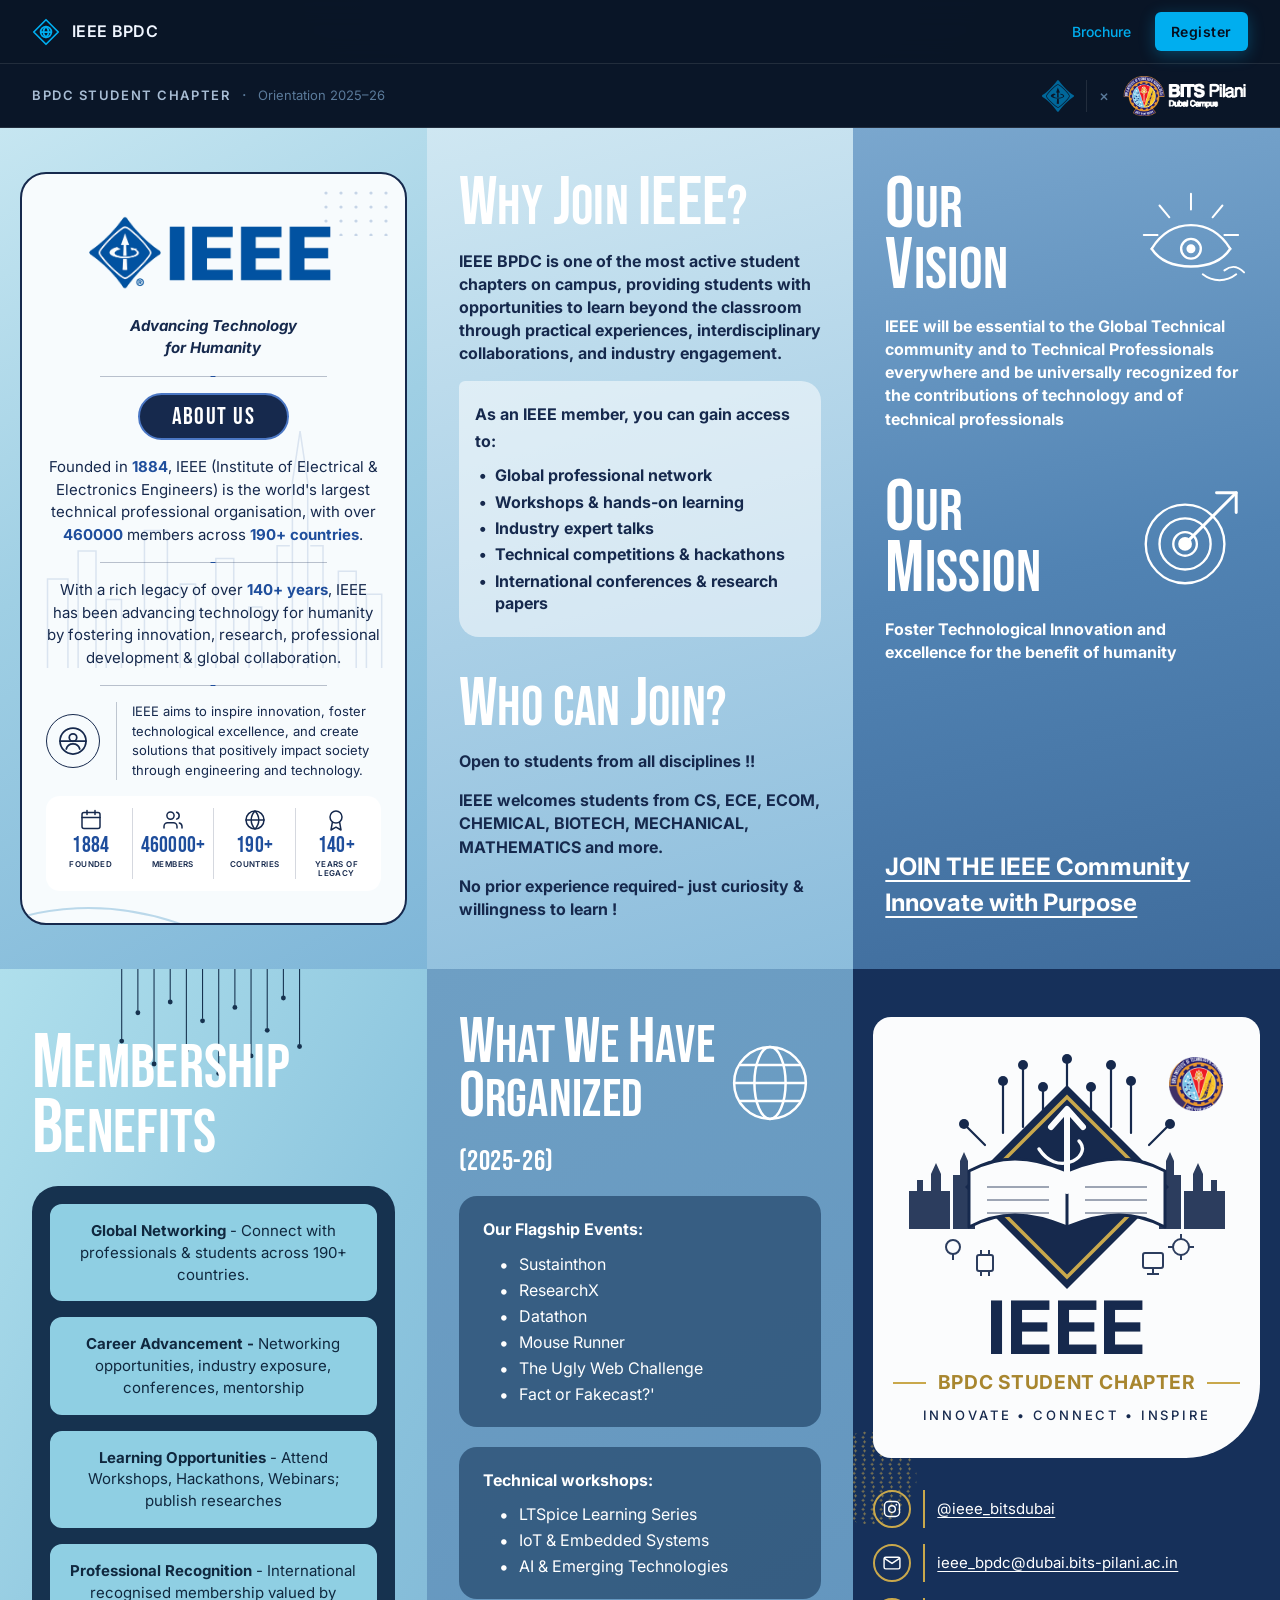
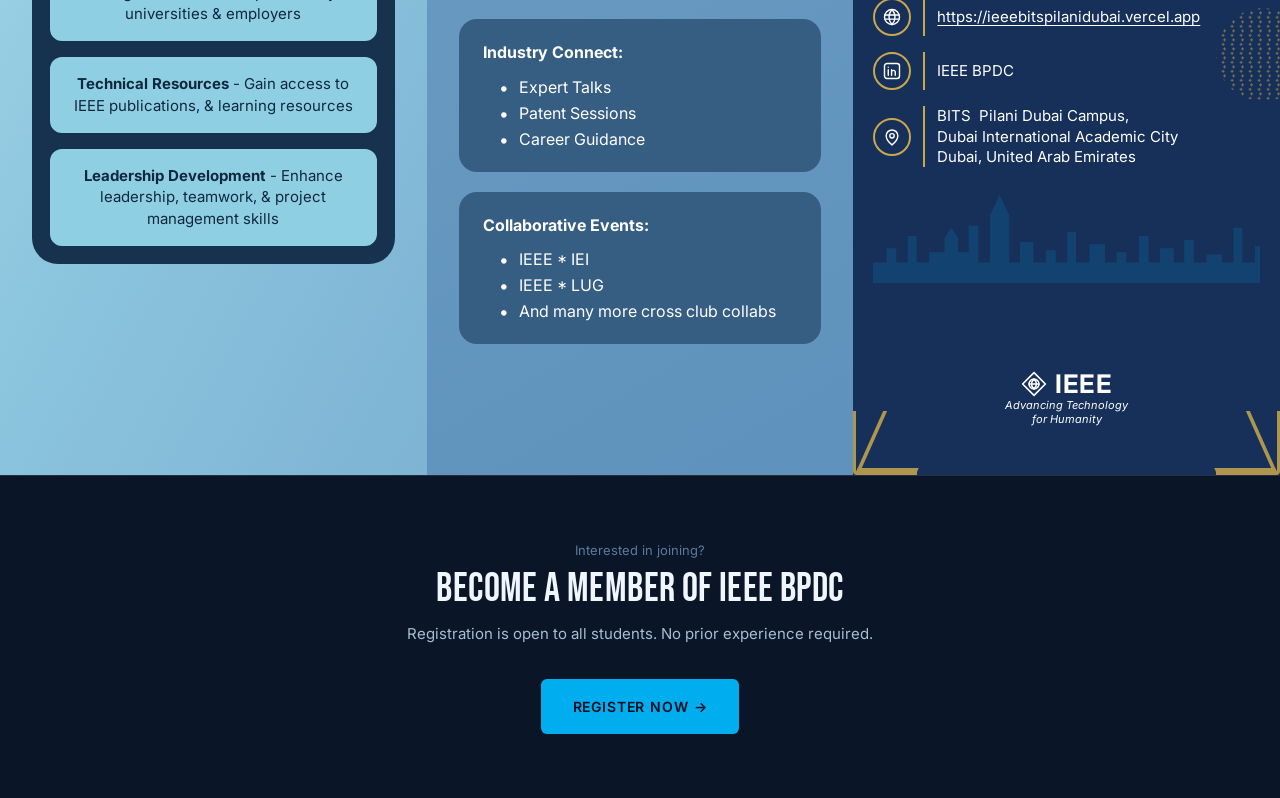
==== brochure.html @ 5b36d191 "IEEE BPDC orientation site: brochure, registration, admin Recreates the printed trifold as a scrolla" ====
<!DOCTYPE html>
<html lang="en">
<head>
  <meta charset="UTF-8">
  <meta name="viewport" content="width=device-width, initial-scale=1.0">
  <meta name="theme-color" content="#060E1E">
  <title>BPDC Student Chapter</title>
  <meta name="description" content="Advancing Technology for Humanity — BITS Pilani Dubai Campus. Join one of the most active IEEE student chapters on campus.">

  <link rel="icon" type="image/png" href="assets/brand/ieee-icon.png">
  <link rel="apple-touch-icon" href="assets/brand/ieee-icon.png">

  <!-- Fonts -->
  <link rel="preconnect" href="https://fonts.googleapis.com">
  <link rel="preconnect" href="https://fonts.gstatic.com" crossorigin>
  <link href="https://fonts.googleapis.com/css2?family=Bebas+Neue&family=Inter:wght@400;500;600;700&family=JetBrains+Mono:wght@400;500&display=swap" rel="stylesheet">

  <!-- Styles -->
  <link rel="stylesheet" href="css/tokens.css">
  <link rel="stylesheet" href="css/base.css">
  <link rel="stylesheet" href="css/components.css">
</head>
<body data-page="brochure">

  <!-- ============ Desktop top nav ============ -->
  <header class="nav-top" aria-label="Site navigation">
    <a href="brochure.html" class="nav-logo">
      <svg viewBox="0 0 24 24" fill="none" stroke="currentColor" stroke-width="1.5" stroke-linecap="round" stroke-linejoin="round" aria-hidden="true">
        <path d="M12 1.5 22.5 12 12 22.5 1.5 12z"/><circle cx="12" cy="12" r="4.6"/>
        <path d="M7.4 12h9.2M12 7.4c1.5 1.3 2.3 2.9 2.3 4.6S13.5 15.3 12 16.6c-1.5-1.3-2.3-2.9-2.3-4.6S10.5 8.7 12 7.4z"/>
      </svg>
      <span>IEEE BPDC</span>
    </a>
    <nav class="nav-links">
      <a href="brochure.html" class="nav-link">Brochure</a>
      <a href="register.html" class="nav-link nav-link-primary">Register</a>
    </nav>
  </header>

  <!-- ============ Brochure hero bar ============ -->
  <div class="brochure-hero">
    <div class="brochure-hero-left">
      <span class="brochure-hero-name">BPDC Student Chapter</span>
      <span class="brochure-hero-sep" aria-hidden="true">&middot;</span>
      <span class="brochure-hero-meta">Orientation 2025&ndash;26</span>
    </div>
      <div class="cobrand">
        <img class="cobrand-ieee" src="assets/brand/ieee-icon.png" alt="IEEE" width="512" height="512">
        <span class="cobrand-rule" aria-hidden="true"></span>
        <span class="cobrand-x" aria-hidden="true">&times;</span>
        <img class="cobrand-bits" src="assets/brand/bits-lockup.png" alt="BITS Pilani Dubai Campus" width="768" height="242">
      </div>
  </div>

  <main class="brochure-grid">

    <!-- ============ Panel A1 — About Us ============ -->
    <section class="panel panel-a1" aria-labelledby="a1-heading">
      <div class="about-card">
        <svg class="deco-skyline" viewBox="0 0 300 200" preserveAspectRatio="xMidYMax meet" fill="none" stroke="currentColor" stroke-width="1.2" aria-hidden="true">
          <path d="M212 200V54l6-40 6 40v146M200 200v-96h10M236 200v-96h-10"/>
          <path d="M20 200v-70h16v70M44 200v-92h14v92M66 200v-54h12v54M96 200v-108h18v108M124 200v-66h12v66M152 200v-86h14v86M178 200v-48h10v48M248 200v-76h14v76M270 200v-58h12v58"/>
        </svg>
        <svg class="deco-swoosh" viewBox="0 0 400 160" fill="none" stroke="currentColor" stroke-width="2" aria-hidden="true">
          <path d="M-10 96c90-58 190-58 280-16s110 62 140 70"/>
          <path d="M-10 122c96-52 200-50 292-6s96 50 128 56"/>
        </svg>
        <svg class="deco-dots" width="66" height="46" viewBox="0 0 66 46" aria-hidden="true">
          <g fill="currentColor">
            <circle cx="3" cy="3" r="1.6"/><circle cx="18" cy="3" r="1.6"/><circle cx="33" cy="3" r="1.6"/><circle cx="48" cy="3" r="1.6"/><circle cx="63" cy="3" r="1.6"/>
            <circle cx="3" cy="17" r="1.6"/><circle cx="18" cy="17" r="1.6"/><circle cx="33" cy="17" r="1.6"/><circle cx="48" cy="17" r="1.6"/><circle cx="63" cy="17" r="1.6"/>
            <circle cx="3" cy="31" r="1.6"/><circle cx="18" cy="31" r="1.6"/><circle cx="33" cy="31" r="1.6"/><circle cx="48" cy="31" r="1.6"/><circle cx="63" cy="31" r="1.6"/>
            <circle cx="3" cy="45" r="1.6"/><circle cx="18" cy="45" r="1.6"/><circle cx="33" cy="45" r="1.6"/><circle cx="48" cy="45" r="1.6"/><circle cx="63" cy="45" r="1.6"/>
          </g>
        </svg>

        <img class="ieee-lockup-img" src="assets/brand/ieee-lockup.png" alt="IEEE" width="1200" height="427">
        <p class="a1-tagline">Advancing Technology<br>for Humanity</p>

        <hr class="a1-rule">

        <h2 class="about-badge" id="a1-heading">About Us</h2>

        <p>Founded in <span class="text-accent">1884</span>, IEEE (Institute of Electrical &amp; Electronics Engineers) is the world's largest technical professional organisation, with over <span class="text-accent">460000</span> members across <span class="text-accent">190+ countries</span>.</p>

        <hr class="a1-rule">

        <p>With a rich legacy of over <span class="text-accent">140+ years</span>, IEEE has been advancing technology for humanity by fostering innovation, research, professional development &amp; global collaboration.</p>

        <hr class="a1-rule">

        <div class="icon-block">
          <span class="icon-ring">
            <svg viewBox="0 0 24 24" fill="none" stroke="currentColor" stroke-width="1.4" stroke-linecap="round" stroke-linejoin="round" role="img" aria-label="Global community">
              <circle cx="12" cy="9.2" r="3"/>
              <path d="M6.6 18.4a5.6 5.6 0 0 1 10.8 0"/>
              <circle cx="12" cy="12" r="10.4"/>
              <path d="M1.6 12h20.8"/>
            </svg>
          </span>
          <span class="icon-divider" aria-hidden="true"></span>
          <p>IEEE aims to inspire innovation, foster technological excellence, and create solutions that positively impact society through engineering and technology.</p>
        </div>

        <div class="stats-strip">
          <div class="stat-item">
            <svg viewBox="0 0 24 24" fill="none" stroke="currentColor" stroke-width="1.5" stroke-linecap="round" stroke-linejoin="round" role="img" aria-label="Founded">
              <rect x="3" y="4.5" width="18" height="16" rx="2"/><path d="M3 9.5h18M8 2.5v4M16 2.5v4"/>
            </svg>
            <span class="stat-item-number">1884</span>
            <span class="stat-item-label">Founded</span>
          </div>
          <div class="stat-item">
            <svg viewBox="0 0 24 24" fill="none" stroke="currentColor" stroke-width="1.5" stroke-linecap="round" stroke-linejoin="round" role="img" aria-label="Members">
              <path d="M16 20v-1.6a3.6 3.6 0 0 0-3.6-3.6H6.6A3.6 3.6 0 0 0 3 18.4V20"/><circle cx="9.5" cy="7.6" r="3.6"/>
              <path d="M21 20v-1.6a3.6 3.6 0 0 0-2.7-3.5M15.6 4.2a3.6 3.6 0 0 1 0 6.9"/>
            </svg>
            <span class="stat-item-number">460000+</span>
            <span class="stat-item-label">Members</span>
          </div>
          <div class="stat-item">
            <svg viewBox="0 0 24 24" fill="none" stroke="currentColor" stroke-width="1.5" stroke-linecap="round" stroke-linejoin="round" role="img" aria-label="Countries">
              <circle cx="12" cy="12" r="9"/>
              <path d="M3 12h18M12 3c2.5 2.6 3.8 5.6 3.8 9S14.5 18.4 12 21c-2.5-2.6-3.8-5.6-3.8-9S9.5 5.6 12 3z"/>
            </svg>
            <span class="stat-item-number">190+</span>
            <span class="stat-item-label">Countries</span>
          </div>
          <div class="stat-item">
            <svg viewBox="0 0 24 24" fill="none" stroke="currentColor" stroke-width="1.5" stroke-linecap="round" stroke-linejoin="round" role="img" aria-label="Years of legacy">
              <circle cx="12" cy="9" r="6"/><path d="M8.4 14.2 7 22l5-2.8L17 22l-1.4-7.8"/>
            </svg>
            <span class="stat-item-number">140+</span>
            <span class="stat-item-label">Years of Legacy</span>
          </div>
        </div>
      </div>
    </section>

    <!-- ============ Panel A2 — Why Join IEEE? ============ -->
    <section class="panel panel-a2" aria-labelledby="a2-heading">
      <h2 class="print-title" id="a2-heading"><span class="cap">W</span>hy <span class="cap">J</span>oin <span class="cap">IEEE</span>?</h2>

      <p class="panel-body">IEEE BPDC is one of the most active student chapters on campus, providing students with opportunities to learn beyond the classroom through practical experiences, interdisciplinary collaborations, and industry engagement.</p>

      <div class="benefit-card">
        <p class="benefit-card-heading">As an IEEE member, you can gain access to:</p>
        <ul class="benefit-list">
          <li>Global professional network</li>
          <li>Workshops &amp; hands-on learning</li>
          <li>Industry expert talks</li>
          <li>Technical competitions &amp; hackathons</li>
          <li>International conferences &amp; research papers</li>
        </ul>
      </div>

      <h2 class="print-title who-can-join"><span class="cap">W</span>ho can <span class="cap">J</span>oin?</h2>

      <p class="lead-bold">Open to students from all disciplines !!</p>

      <p class="disciplines">IEEE welcomes students from CS, ECE, ECOM, CHEMICAL, BIOTECH, MECHANICAL, MATHEMATICS and more.</p>

      <p class="closing-line">No prior experience required- just curiosity &amp; willingness to learn !</p>
    </section>

    <!-- ============ Panel A3 — Our Vision & Our Mission ============ -->
    <section class="panel panel-a3" aria-labelledby="a3-heading">
      <div class="a3-heading-row">
        <h2 class="print-title" id="a3-heading"><span class="cap">O</span>ur<br><span class="cap">V</span>ision</h2>
        <svg class="a3-icon" viewBox="0 0 120 120" fill="none" stroke="currentColor" stroke-width="2.4" stroke-linecap="round" stroke-linejoin="round" role="img" aria-label="Vision">
          <path d="M22 74c10-16 24-24 40-24s30 8 40 24"/>
          <path d="M22 74c8 12 22 18 40 18s32-6 40-18"/>
          <circle cx="62" cy="74" r="10"/><circle cx="62" cy="74" r="3.4" fill="currentColor"/>
          <g stroke-width="2">
            <path d="M62 34V18M40 42 30 30M84 42l10-12M28 60H14M96 60h14"/>
          </g>
          <path d="M96 96c8-6 14-4 20 2" stroke-width="2"/>
          <path d="M74 100c10 8 24 8 34 0" stroke-width="2"/>
        </svg>
      </div>
      <p class="panel-body">IEEE will be essential to the Global Technical community and to Technical Professionals everywhere and be universally recognized for the contributions of technology and of technical professionals</p>

      <div class="a3-heading-row" style="margin-top:var(--space-8)">
        <h2 class="print-title"><span class="cap">O</span>ur<br><span class="cap">M</span>ission</h2>
        <svg class="a3-icon" viewBox="0 0 120 120" fill="none" stroke="currentColor" stroke-width="2.4" stroke-linecap="round" stroke-linejoin="round" role="img" aria-label="Mission">
          <circle cx="56" cy="66" r="40"/><circle cx="56" cy="66" r="26"/><circle cx="56" cy="66" r="12"/>
          <circle cx="56" cy="66" r="7" fill="currentColor" stroke="none"/>
          <path d="M56 66 108 14" stroke-width="3"/>
          <path d="M88 14h20v20" stroke-width="3"/>
        </svg>
      </div>
      <p class="panel-body">Foster Technological Innovation and excellence for the benefit of humanity</p>

      <p class="panel-cta">
        <span>JOIN THE IEEE Community</span><br>
        <span>Innovate with Purpose</span>
      </p>
    </section>

    <!-- ============ Panel B1 — Membership Benefits ============ -->
    <section class="panel panel-b1" aria-labelledby="b1-heading">
      <svg class="deco-circuit" viewBox="0 0 300 190" fill="none" stroke="currentColor" stroke-width="1.6" aria-hidden="true">
        <path d="M14 0v104M38 0v62M62 0v138M86 0v46M110 0v118M134 0v74M158 0v152M182 0v54M206 0v126M230 0v88M254 0v40M278 0v112"/>
        <g fill="currentColor" stroke="none">
          <circle cx="14" cy="107" r="3.6"/><circle cx="38" cy="65" r="3.6"/><circle cx="62" cy="141" r="3.6"/>
          <circle cx="86" cy="49" r="3.6"/><circle cx="110" cy="121" r="3.6"/><circle cx="134" cy="77" r="3.6"/>
          <circle cx="158" cy="155" r="3.6"/><circle cx="182" cy="57" r="3.6"/><circle cx="206" cy="129" r="3.6"/>
          <circle cx="230" cy="91" r="3.6"/><circle cx="254" cy="43" r="3.6"/><circle cx="278" cy="115" r="3.6"/>
        </g>
      </svg>

      <h2 class="print-title" id="b1-heading"><span class="cap">M</span>embership<br><span class="cap">B</span>enefits</h2>

      <div class="benefit-frame">
        <p class="benefit-pill"><strong>Global Networking</strong> - Connect with professionals &amp; students across 190+ countries.</p>
        <p class="benefit-pill"><strong>Career Advancement -</strong> Networking opportunities, industry exposure, conferences, mentorship</p>
        <p class="benefit-pill"><strong>Learning Opportunities</strong> - Attend Workshops, Hackathons, Webinars; publish researches</p>
        <p class="benefit-pill"><strong>Professional Recognition</strong> - International recognised membership valued by universities &amp; employers</p>
        <p class="benefit-pill"><strong>Technical Resources</strong> - Gain access to IEEE publications, &amp; learning resources</p>
        <p class="benefit-pill"><strong>Leadership Development</strong> - Enhance leadership, teamwork, &amp; project management skills</p>
      </div>
    </section>

    <!-- ============ Panel B2 — What We Have Organized ============ -->
    <section class="panel panel-b2" aria-labelledby="b2-heading">
      <div class="b2-heading">
        <div class="b2-heading-text">
          <h2 class="print-title" id="b2-heading"><span class="cap">W</span>hat <span class="cap">W</span>e <span class="cap">H</span>ave<br><span class="cap">O</span>rganized</h2>
        </div>
        <svg class="b2-globe" viewBox="0 0 100 100" fill="none" stroke="currentColor" stroke-width="3.2" role="img" aria-label="Global">
          <circle cx="50" cy="50" r="46"/>
          <ellipse cx="50" cy="50" rx="20" ry="46"/>
          <path d="M4 50h92M11.5 27h77M11.5 73h77"/>
        </svg>
      </div>
      <span class="b2-year">(2025-26)</span>

      <div class="event-grid">
        <div class="event-card">
          <p class="event-card-label">Our Flagship Events:</p>
          <ul>
            <li>Sustainthon</li>
            <li>ResearchX</li>
            <li>Datathon</li>
            <li>Mouse Runner</li>
            <li>The Ugly Web Challenge</li>
            <li>Fact or Fakecast?'</li>
          </ul>
        </div>
        <div class="event-card">
          <p class="event-card-label">Technical workshops:</p>
          <ul>
            <li>LTSpice Learning Series</li>
            <li>IoT &amp; Embedded Systems</li>
            <li>AI &amp; Emerging Technologies</li>
          </ul>
        </div>
        <div class="event-card">
          <p class="event-card-label">Industry Connect:</p>
          <ul>
            <li>Expert Talks</li>
            <li>Patent Sessions</li>
            <li>Career Guidance</li>
          </ul>
        </div>
        <div class="event-card">
          <p class="event-card-label">Collaborative Events:</p>
          <ul>
            <li>IEEE * IEI</li>
            <li>IEEE * LUG</li>
            <li>And many more cross club collabs</li>
          </ul>
        </div>
      </div>
    </section>

    <!-- ============ Panel B3 — Contact & Chapter Identity ============ -->
    <section class="panel panel-b3" aria-labelledby="b3-heading">
      <div class="chapter-card">
        <svg class="chapter-emblem" viewBox="0 0 320 250" fill="none" role="img" aria-label="IEEE BPDC Student Chapter emblem">
          <!-- antenna-like circuit traces rising from the diamond -->
          <g stroke="#16294D" stroke-width="2.2" stroke-linecap="round">
            <path d="M96 92V44M116 86V28M136 80V50M160 72V22M184 80V50M204 86V28M224 92V44"/>
            <path d="M78 104 60 86M242 104l18-18"/>
          </g>
          <g fill="#16294D">
            <circle cx="96" cy="40" r="5"/><circle cx="116" cy="24" r="5"/><circle cx="136" cy="46" r="5"/>
            <circle cx="160" cy="18" r="5"/><circle cx="184" cy="46" r="5"/><circle cx="204" cy="24" r="5"/>
            <circle cx="224" cy="40" r="5"/><circle cx="57" cy="83" r="5"/><circle cx="263" cy="83" r="5"/>
          </g>

          <!-- Dubai skyline flanks, set outboard of the diamond -->
          <g fill="#16294D" opacity="0.9">
            <path d="M2 188v-38h8v-11h6v11h8v-17l5-11 5 11v17h9v38z"/>
            <path d="M46 188v-54h7v-14l4-9 4 9v14h7v54z"/>
            <path d="M318 188v-38h-8v-11h-6v11h-8v-17l-5-11-5 11v17h-9v38z"/>
            <path d="M274 188v-54h-7v-14l-4-9-4 9v14h-7v54z"/>
          </g>

          <!-- navy diamond with gold outline -->
          <path d="M160 44 262 146 160 248 58 146z" fill="#16294D"/>
          <path d="M160 56 250 146 160 236 70 146z" fill="none" stroke="#C9A84C" stroke-width="3.5"/>

          <!-- open book -->
          <path d="M62 130c30-16 60-16 98 0 38-16 68-16 98 0v56c-30-16-60-16-98 0-38-16-68-16-98 0z"
                fill="#FBFCFD" stroke="#16294D" stroke-width="3" stroke-linejoin="round"/>
          <path d="M160 130v56" stroke="#16294D" stroke-width="3"/>
          <g stroke="#16294D" stroke-width="1.4" opacity="0.55">
            <path d="M80 146h62M80 159h62M80 172h62M178 146h62M178 159h62M178 172h62"/>
          </g>

          <!-- rising arrow with orbit swirl -->
          <path d="M160 150V70" stroke="#FBFCFD" stroke-width="6" stroke-linecap="round"/>
          <path d="m144 86 16-18 16 18" fill="none" stroke="#FBFCFD" stroke-width="6" stroke-linecap="round" stroke-linejoin="round"/>
          <path d="M132 108c8 12 20 18 34 12 10-5 12-14 6-20" fill="none" stroke="#FBFCFD" stroke-width="3.4" stroke-linecap="round"/>

          <!-- BITS Pilani Dubai Campus crest, upper right -->
          <image href="assets/brand/bits-crest.png" x="262" y="16" width="54" height="54"/>

          <!-- small technology icons arcing under the diamond -->
          <g stroke="#16294D" stroke-width="2" fill="none" opacity="0.9">
            <circle cx="46" cy="206" r="7"/><path d="M46 213v6"/>
            <rect x="70" y="214" width="16" height="16" rx="2"/><path d="M74 214v-5M82 214v-5M74 230v5M82 230v5"/>
            <circle cx="274" cy="206" r="8"/><path d="M274 198v-5M274 214v5M266 206h-5M282 206h5"/>
            <rect x="236" y="212" width="20" height="15" rx="2"/><path d="M246 227v6M240 233h12"/>
          </g>
        </svg>

        <span class="chapter-ieee">IEEE</span>

        <div class="chapter-rule-row">
          <span class="chapter-rule"></span>
          <h2 class="chapter-name" id="b3-heading">BPDC Student Chapter</h2>
          <span class="chapter-rule"></span>
        </div>

        <span class="chapter-tagline">Innovate &bull; Connect &bull; Inspire</span>
      </div>

      <ul class="contact-list">
        <li class="contact-item">
          <span class="contact-badge"><svg viewBox="0 0 24 24" fill="none" stroke="currentColor" stroke-width="1.7" stroke-linecap="round" stroke-linejoin="round" role="img" aria-label="Instagram"><rect x="3" y="3" width="18" height="18" rx="5"/><circle cx="12" cy="12" r="4"/><circle cx="17.2" cy="6.8" r="1.1" fill="currentColor" stroke="none"/></svg></span>
          <span class="contact-divider" aria-hidden="true"></span>
          <span class="contact-text"><a href="https://instagram.com/ieee_bitsdubai" target="_blank" rel="noopener noreferrer">@ieee_bitsdubai</a></span>
        </li>
        <li class="contact-item">
          <span class="contact-badge"><svg viewBox="0 0 24 24" fill="none" stroke="currentColor" stroke-width="1.7" stroke-linecap="round" stroke-linejoin="round" role="img" aria-label="Email"><rect x="2.5" y="5" width="19" height="14" rx="2"/><path d="m3 6.5 9 6 9-6"/></svg></span>
          <span class="contact-divider" aria-hidden="true"></span>
          <span class="contact-text"><a href="mailto:ieee_bpdc@dubai.bits-pilani.ac.in">ieee_bpdc@dubai.bits-pilani.ac.in</a></span>
        </li>
        <li class="contact-item">
          <span class="contact-badge"><svg viewBox="0 0 24 24" fill="none" stroke="currentColor" stroke-width="1.7" stroke-linecap="round" stroke-linejoin="round" role="img" aria-label="Website"><circle cx="12" cy="12" r="9"/><path d="M3.5 9.5h17M3.5 14.5h17M12 3c2.4 2.6 3.6 5.6 3.6 9S14.4 18.4 12 21c-2.4-2.6-3.6-5.6-3.6-9S9.6 5.6 12 3z"/></svg></span>
          <span class="contact-divider" aria-hidden="true"></span>
          <span class="contact-text"><a href="https://ieeebitspilanidubai.vercel.app" target="_blank" rel="noopener noreferrer">https://ieeebitspilanidubai.vercel.app</a></span>
        </li>
        <li class="contact-item">
          <span class="contact-badge"><svg viewBox="0 0 24 24" fill="none" stroke="currentColor" stroke-width="1.7" stroke-linecap="round" stroke-linejoin="round" role="img" aria-label="LinkedIn"><rect x="3" y="3" width="18" height="18" rx="3"/><path d="M7.5 10.5V17M7.5 7.4v.1M11.5 17v-3.6a2.2 2.2 0 0 1 4.4 0V17M11.5 10.5V17"/></svg></span>
          <span class="contact-divider" aria-hidden="true"></span>
          <span class="contact-text">IEEE BPDC</span>
        </li>
        <li class="contact-item">
          <span class="contact-badge"><svg viewBox="0 0 24 24" fill="none" stroke="currentColor" stroke-width="1.7" stroke-linecap="round" stroke-linejoin="round" role="img" aria-label="Location"><path d="M12 21.5s7-5.6 7-11a7 7 0 1 0-14 0c0 5.4 7 11 7 11z"/><circle cx="12" cy="10.5" r="2.6"/></svg></span>
          <span class="contact-divider" aria-hidden="true"></span>
          <span class="contact-text">BITS&nbsp; Pilani Dubai Campus,<br>Dubai International Academic City<br>Dubai, United Arab Emirates</span>
        </li>
      </ul>

      <svg class="deco-skyline" viewBox="0 0 400 90" preserveAspectRatio="none" aria-hidden="true">
        <path fill="currentColor" d="M0 90V70h14V56h10v14h12V44h9v26h13V60h16V46l7-10 7 10v14h11V34h10v36h12V24l10-20 10 20v46h11V50h14v20h13V58h10v12h12V40h9v30h14V52h16v18h12V60h10v10h13V44h10v26h12V56h14v14h11V48h10v22h13V62h16v8h12V36h9v34h13V54h12v16h14V64h10v6h20v20z"/>
      </svg>
      <span class="deco-corner deco-corner-left" aria-hidden="true"></span>
      <span class="deco-corner deco-corner-right" aria-hidden="true"></span>

      <div class="bottom-strip">
        <div class="ieee-lockup">
          <svg viewBox="0 0 24 24" fill="none" stroke="currentColor" stroke-width="1.5" stroke-linecap="round" stroke-linejoin="round" role="img" aria-label="IEEE logo">
            <path d="M12 1.5 22.5 12 12 22.5 1.5 12z"/><circle cx="12" cy="12" r="4.6"/>
            <path d="M7.4 12h9.2M12 7.4c1.5 1.3 2.3 2.9 2.3 4.6S13.5 15.3 12 16.6c-1.5-1.3-2.3-2.9-2.3-4.6S10.5 8.7 12 7.4z"/>
          </svg>
          <span class="ieee-wordmark">IEEE</span>
        </div>
        <span class="ieee-tagline">Advancing Technology<br>for Humanity</span>
      </div>
    </section>

  </main>

  <!-- ============ CTA ============ -->
  <section class="brochure-cta">
    <p class="cta-eyebrow">Interested in joining?</p>
    <h2>Become a member of IEEE BPDC</h2>
    <p class="cta-body">Registration is open to all students. No prior experience required.</p>
    <a href="register.html" class="btn-primary">Register Now &rarr;</a>
  </section>

  <!-- ============ Mobile bottom nav ============ -->
  <nav class="nav-bottom" aria-label="Main navigation">
    <a href="brochure.html" class="nav-item" data-page="brochure">
      <svg class="nav-icon" viewBox="0 0 24 24" fill="none" stroke="currentColor" stroke-width="1.5" stroke-linecap="round" stroke-linejoin="round" aria-hidden="true">
        <path d="M4 4.5A1.5 1.5 0 0 1 5.5 3H19a1 1 0 0 1 1 1v13a1 1 0 0 1-1 1H5.5A1.5 1.5 0 0 0 4 19.5z"/>
        <path d="M4 19.5A1.5 1.5 0 0 1 5.5 18H20v3H5.5A1.5 1.5 0 0 1 4 19.5z"/>
      </svg>
      <span class="nav-label">Brochure</span>
    </a>
    <a href="register.html" class="nav-item" data-page="register">
      <svg class="nav-icon" viewBox="0 0 24 24" fill="none" stroke="currentColor" stroke-width="1.5" stroke-linecap="round" stroke-linejoin="round" aria-hidden="true">
        <path d="M9 3.5h6a1 1 0 0 1 1 1V6H8V4.5a1 1 0 0 1 1-1z"/>
        <path d="M16 5h2a2 2 0 0 1 2 2v12a2 2 0 0 1-2 2H6a2 2 0 0 1-2-2V7a2 2 0 0 1 2-2h2"/>
        <path d="M8.5 11.5h7M8.5 15.5h5"/>
      </svg>
      <span class="nav-label">Register</span>
    </a>
  </nav>

  <!-- Scripts -->
  <script src="js/config.js"></script>
  <script src="js/supabase.js"></script>
  <script src="js/analytics.js"></script>

  <!-- Panel scroll-in reveal. Opt-in via a class so panels stay visible
       if JS never runs, and disabled entirely under reduced-motion. -->
  <script>
    (function () {
      var reduced = window.matchMedia('(prefers-reduced-motion: reduce)').matches;
      if (reduced || !('IntersectionObserver' in window)) return;

      var grid = document.querySelector('.brochure-grid');
      grid.classList.add('js-reveal');

      var observer = new IntersectionObserver(function (entries) {
        entries.forEach(function (entry, i) {
          if (!entry.isIntersecting) return;
          // Stagger panels that enter together.
          setTimeout(function () { entry.target.classList.add('is-visible'); }, i * 80);
          observer.unobserve(entry.target);
        });
      }, { threshold: 0.15 });

      document.querySelectorAll('.brochure-grid .panel').forEach(function (panel) {
        observer.observe(panel);
      });
    })();
  </script>
</body>
</html>
---- css/tokens.css ----
/* ============================================================
   tokens.css — IEEE BPDC Site
   Single source of all design tokens. ONLY a :root block.
   Mirrors DESIGN_SYSTEM.md. Add new tokens here first.
   ============================================================ */

:root {
  /* === Primary Palette === */
  --color-navy-900: #060E1E;        /* Deepest background — page body */
  --color-navy-800: #0A1628;        /* Section backgrounds, card base */
  --color-navy-700: #0D1F3C;        /* Slightly lighter panels */
  --color-navy-600: #1A3A6E;        /* Mid-blue, secondary cards, borders */
  --color-navy-500: #1E4080;        /* Interactive hover states */

  /* === Accent — Cyan (IEEE brand) === */
  --color-cyan-400: #00AEEF;        /* Primary accent: links, highlights, bullets, active states */
  --color-cyan-300: #33C0F4;        /* Lighter cyan for hover on cyan elements */
  --color-cyan-600: #007BAB;        /* Darker cyan for pressed states */
  --color-cyan-muted: rgba(0,174,239,0.12);   /* Low-opacity cyan for highlight boxes */
  --color-cyan-border: rgba(0,174,239,0.30);  /* Cyan border without full saturation */

  /* === Accent — Gold (BPDC chapter) === */
  --color-gold-400: #C9A84C;        /* Used sparingly: chapter badge, premium labels */
  --color-gold-300: #DEC070;        /* Hover on gold elements */
  --color-gold-muted: rgba(201,168,76,0.15);  /* Gold highlight wash */

  /* === Text === */
  --color-text-primary: #F0F6FF;    /* Headings, primary body copy */
  --color-text-secondary: #A8BDD4;  /* Captions, secondary body, metadata */
  --color-text-muted: #5A7A9A;      /* Placeholder text, disabled states */
  --color-text-inverse: #060E1E;    /* Text on cyan or gold backgrounds */

  /* === Surface / UI === */
  --color-surface-card: rgba(255,255,255,0.04);     /* Glass card base */
  --color-surface-card-hover: rgba(255,255,255,0.07);
  --color-surface-input: rgba(255,255,255,0.06);    /* Form input backgrounds */
  --color-surface-input-focus: rgba(0,174,239,0.08);
  --color-border: rgba(255,255,255,0.10);           /* Default dividers and borders */
  --color-border-accent: var(--color-cyan-border);  /* Focused input borders */

  /* === Brochure panel palette (print recreation) === */
  --color-white: #FFFFFF;                       /* Panel A1/B1 print white — not for large text blocks */
  --color-paper-100: #FFFFFF;                   /* Panel A1 gradient stop 1 */
  --color-paper-200: #E8F4FD;                   /* Panel A1 gradient stop 2 */
  --color-paper-300: #C5E0F5;                   /* Panel A1 gradient stop 3 */
  --color-paper-ink: var(--color-navy-800);     /* Text on the light panel */
  --color-paper-ink-accent: var(--color-navy-600); /* Highlighted words on the light panel */
  --color-paper-rule: rgba(10,22,40,0.15);      /* Divider on the light panel */
  --color-benefits-start: #1A8FB8;              /* Panel B1 gradient origin */
  --color-pill-surface: rgba(255,255,255,0.10); /* Panel B1 benefit pill */
  --color-pill-border: rgba(255,255,255,0.18);
  --color-pill-text: rgba(255,255,255,0.80);
  --color-panel-glass: rgba(255,255,255,0.07);  /* Panel A2 highlight card */
  --color-panel-glass-soft: rgba(255,255,255,0.05); /* Panel B2 event card */

  /* === Path A: exact print reproduction, back side === */
  --print-b1-sky-1: #AFDFEC;      /* B1 gradient, top-left */
  --print-b1-sky-2: #8CC5DE;
  --print-b1-sky-3: #7EB3D3;      /* B1 gradient, right edge */
  --print-navy-frame: #16324F;    /* B1 dark container + pill outline */
  --print-pill: #8FCFE3;          /* B1 benefit pill fill */
  --print-pill-ink: #10283F;      /* B1 pill text */
  --print-b2-sky-1: #6E9FC4;      /* B2 gradient */
  --print-b2-sky-2: #5F92BC;
  --print-b2-card: rgba(48,86,122,0.88);  /* B2 event card */
  --print-b3-navy: #16305A;       /* B3 panel ground */
  --print-b3-navy-deep: #0F2344;
  --print-card-paper: #FBFCFD;    /* B3 emblem card */
  --print-emblem-navy: #16294D;
  --print-gold: #C9A84C;
  --print-gold-deep: #A8862F;

  /* === Path A: exact print reproduction, front side === */
  --print-a1-sky-1: #C6E6F1;      /* A1 panel ground */
  --print-a1-sky-2: #9FCFE4;
  --print-a1-sky-3: #7FB6D8;
  --print-paper: #F7FBFD;         /* A1 white card */
  --print-ink: #16294D;           /* navy body text across the front side */
  --print-ink-accent: #1F4E9C;    /* highlighted figures: 1884, 460000, 140+ years */
  --print-a2-sky-1: #CFE7F2;      /* A2 panel ground */
  --print-a2-sky-2: #A9CFE6;
  --print-a2-sky-3: #8CBDDC;
  --print-a2-card: rgba(255,255,255,0.52);
  --print-a3-sky-1: #7AA7CE;      /* A3 panel ground, deepest of the three */
  --print-a3-sky-2: #5183B3;
  --print-a3-sky-3: #3F6C9C;

  /* === Semantic (admin dashboard) === */
  --color-success: #22C55E;
  --color-warning: #F59E0B;
  --color-error: #EF4444;

  /* === Type Scale — Display (Bebas Neue) === */
  --type-display-xl: clamp(3.5rem, 8vw, 6rem);
  --type-display-lg: clamp(2.5rem, 5vw, 4rem);
  --type-display-md: clamp(1.8rem, 3.5vw, 2.5rem);

  /* === Type Scale — Body (Inter) === */
  --type-body-xl: 1.125rem;
  --type-body-lg: 1rem;
  --type-body-md: 0.9375rem;
  --type-body-sm: 0.8125rem;
  --type-body-xs: 0.6875rem;

  /* === Type Scale — Labels === */
  --type-label-lg: 0.875rem;
  --type-label-sm: 0.6875rem;

  /* === Type Scale — Mono (JetBrains Mono) === */
  --type-mono-lg: 1rem;
  --type-mono-sm: 0.8125rem;

  /* === Spacing (base-4) === */
  --space-1: 0.25rem;   /*  4px */
  --space-2: 0.5rem;    /*  8px */
  --space-3: 0.75rem;   /* 12px */
  --space-4: 1rem;      /* 16px */
  --space-5: 1.25rem;   /* 20px */
  --space-6: 1.5rem;    /* 24px */
  --space-8: 2rem;      /* 32px */
  --space-10: 2.5rem;   /* 40px */
  --space-12: 3rem;     /* 48px */
  --space-16: 4rem;     /* 64px */
  --space-20: 5rem;     /* 80px */
  --space-24: 6rem;     /* 96px */

  /* === Border Radius === */
  --radius-sm: 6px;
  --radius-md: 12px;
  --radius-lg: 18px;
  --radius-xl: 24px;
  --radius-pill: 999px;

  /* === Shadows and Glows === */
  --shadow-card: 0 2px 16px rgba(0,0,0,0.4);
  --shadow-card-hover: 0 8px 32px rgba(0,0,0,0.5), 0 0 0 1px var(--color-cyan-border);
  --glow-cyan: 0 0 24px rgba(0,174,239,0.25);
  --shadow-button: 0 4px 16px rgba(0,174,239,0.30);

  /* === Font Families === */
  --font-display: 'Bebas Neue', 'Arial Narrow', sans-serif;
  --font-body: 'Inter', system-ui, -apple-system, sans-serif;
  --font-mono: 'JetBrains Mono', ui-monospace, monospace;
}
---- css/base.css ----
/* ============================================================
   base.css — IEEE BPDC Site
   Reset, body, base typography, navigation.
   Every color references a token from tokens.css.
   ============================================================ */

/* ── 1. Reduced motion ──────────────────────────────────── */
@media (prefers-reduced-motion: reduce) {
  *, *::before, *::after {
    animation-duration: 0.01ms !important;
    animation-iteration-count: 1 !important;
    transition-duration: 0.01ms !important;
    scroll-behavior: auto !important;
  }
}

/* ── 2. Reset ───────────────────────────────────────────── */
*, *::before, *::after { box-sizing: border-box; margin: 0; padding: 0; }
img, svg { display: block; max-width: 100%; }
button { cursor: pointer; font: inherit; color: inherit; }
a { color: inherit; text-decoration: none; }
input, button, select, textarea { font-family: inherit; }
[hidden] { display: none !important; }

/* ── 3. Body ────────────────────────────────────────────── */
html { -webkit-text-size-adjust: 100%; }

body {
  background: var(--color-navy-900);
  background-repeat: no-repeat;
  background-attachment: fixed;
  color: var(--color-text-primary);
  font-family: var(--font-body);
  font-size: var(--type-body-lg);
  line-height: 1.65;
  -webkit-font-smoothing: antialiased;
  -moz-osx-font-smoothing: grayscale;
  padding-bottom: 60px; /* bottom nav height on mobile */
  overflow-x: hidden;
}
body[data-page="brochure"] {
  background-image: radial-gradient(ellipse 80% 40% at 50% 0%, rgba(0,174,239,0.06) 0%, transparent 70%);
}

/* ── 4. Base typography ─────────────────────────────────── */
h1, h2, h3 {
  font-family: var(--font-display);
  font-weight: 400;
  text-wrap: balance;
  line-height: 1.02;
  letter-spacing: 0.01em;
}
h4, h5, h6 { font-family: var(--font-body); font-weight: 600; text-wrap: balance; }
p { max-width: 65ch; }
ul, ol { list-style: none; }
strong, b { font-weight: 700; }
a:focus-visible,
button:focus-visible,
input:focus-visible {
  outline: 2px solid var(--color-cyan-400);
  outline-offset: 2px;
}
::selection { background: var(--color-cyan-400); color: var(--color-text-inverse); }

.visually-hidden {
  position: absolute;
  width: 1px; height: 1px;
  padding: 0; margin: -1px;
  overflow: hidden;
  clip: rect(0 0 0 0);
  white-space: nowrap;
  border: 0;
}

/* ── 5. Desktop top nav ─────────────────────────────────── */
.nav-top {
  display: none; /* mobile uses the bottom nav */
  position: sticky;
  top: 0;
  z-index: 100;
  background: rgba(10,22,40,0.92);
  backdrop-filter: blur(12px);
  -webkit-backdrop-filter: blur(12px);
  border-bottom: 1px solid var(--color-border);
  height: 64px;
  align-items: center;
  justify-content: space-between;
  padding: 0 var(--space-8);
}
.nav-logo {
  display: flex;
  align-items: center;
  gap: var(--space-3);
  font-weight: 600;
  font-size: var(--type-body-lg);
  color: var(--color-text-primary);
  letter-spacing: 0.02em;
}
.nav-logo svg { width: 28px; height: 28px; color: var(--color-cyan-400); }
.nav-links { display: flex; align-items: center; gap: var(--space-2); }
.nav-link {
  font-size: var(--type-label-lg);
  font-weight: 500;
  color: var(--color-text-secondary);
  padding: var(--space-2) var(--space-4);
  border-radius: var(--radius-sm);
  transition: color 0.18s ease, background 0.18s ease;
}
.nav-link:hover { color: var(--color-text-primary); background: var(--color-surface-card); }
.nav-link.active { color: var(--color-cyan-400); }
.nav-link-primary {
  background: var(--color-cyan-400);
  color: var(--color-text-inverse);
  font-weight: 600;
  letter-spacing: 0.04em;
  box-shadow: var(--shadow-button);
}
.nav-link-primary:hover { background: var(--color-cyan-300); color: var(--color-text-inverse); }
.nav-link-primary.active { color: var(--color-text-inverse); }
.nav-link-muted { color: var(--color-text-muted); }

/* ── 6. Mobile bottom nav ───────────────────────────────── */
.nav-bottom {
  position: fixed;
  bottom: 0;
  left: 0;
  width: 100%;
  z-index: 100;
  background: var(--color-navy-800);
  border-top: 1px solid var(--color-border);
  display: flex;
  height: 60px;
  padding-bottom: env(safe-area-inset-bottom, 0);
}
.nav-item {
  flex: 1;
  display: flex;
  flex-direction: column;
  align-items: center;
  justify-content: center;
  gap: 2px;
  color: var(--color-text-muted);
  transition: color 0.18s ease;
}
.nav-icon { width: 24px; height: 24px; color: currentColor; }
.nav-label {
  font-size: var(--type-body-xs);
  font-weight: 500;
  letter-spacing: 0.06em;
  text-transform: uppercase;
}
.nav-item:hover { color: var(--color-text-secondary); }
.nav-item.active { color: var(--color-cyan-400); }
.nav-item.active .nav-icon { color: var(--color-cyan-400); }

/* ── 7. Responsive nav swap ─────────────────────────────── */
@media (min-width: 768px) {
  /* .nav-top is position:sticky, so it occupies flow space itself —
     no body padding-top is needed to clear it. */
  body { padding-bottom: 0; }
  .nav-top { display: flex; }
  .nav-bottom { display: none; }
}
---- css/components.css ----
/* ============================================================
   components.css — IEEE BPDC Site
   Buttons, forms, cards, brochure panels, admin UI.
   All colors reference tokens from tokens.css.
   ============================================================ */

/* ── 1. Primary button ──────────────────────────────────── */
.btn-primary {
  display: inline-flex;
  align-items: center;
  justify-content: center;
  gap: var(--space-2);
  background: var(--color-cyan-400);
  color: var(--color-text-inverse);
  font-family: var(--font-body);
  font-weight: 600;
  font-size: var(--type-label-lg);
  letter-spacing: 0.06em;
  text-transform: uppercase;
  padding: var(--space-4) var(--space-8);
  border-radius: var(--radius-sm);
  border: none;
  min-height: 48px;
  transition: background 0.18s ease;
}
.btn-primary:hover { background: var(--color-cyan-300); }
.btn-primary:active { background: var(--color-cyan-600); }
.btn-primary:disabled,
.btn-primary[disabled] { opacity: 0.45; cursor: not-allowed; transform: none; }

/* ── 2. Secondary button ────────────────────────────────── */
.btn-secondary {
  display: inline-flex;
  align-items: center;
  justify-content: center;
  gap: var(--space-2);
  background: transparent;
  color: var(--color-cyan-400);
  font-family: var(--font-body);
  font-weight: 600;
  font-size: var(--type-label-lg);
  letter-spacing: 0.06em;
  text-transform: uppercase;
  padding: var(--space-4) var(--space-8);
  border-radius: var(--radius-sm);
  border: 1px solid var(--color-cyan-border);
  min-height: 48px;
  transition: background 0.18s ease, border-color 0.18s ease, color 0.18s ease;
}
.btn-secondary:hover { background: var(--color-cyan-muted); border-color: var(--color-cyan-400); color: var(--color-cyan-300); }
.btn-secondary:active { color: var(--color-cyan-600); }
.btn-secondary:disabled { opacity: 0.45; cursor: not-allowed; }

/* ── 3. Button modifiers ────────────────────────────────── */
.btn-full { width: 100%; justify-content: center; }
.btn-sm {
  padding: var(--space-2) var(--space-4);
  font-size: var(--type-body-sm);
  min-height: 36px;
}

/* ── 4. Spinner ─────────────────────────────────────────── */
.spinner {
  display: inline-block;
  width: 16px; height: 16px;
  border: 2px solid rgba(6,14,30,0.30);
  border-top-color: var(--color-text-inverse);
  border-radius: 50%;
  animation: spin 0.7s linear infinite;
}
@keyframes spin { to { transform: rotate(360deg); } }

/* ── 5. Form groups ─────────────────────────────────────── */
.form-group { display: flex; flex-direction: column; gap: var(--space-2); }
.form-label {
  font-family: var(--font-body);
  font-weight: 500;
  font-size: var(--type-body-sm);
  color: var(--color-text-secondary);
}
.required-star { color: var(--color-cyan-400); }
.form-hint {
  font-size: var(--type-body-sm);
  color: var(--color-text-muted);
}
.form-error {
  font-size: var(--type-body-sm);
  color: var(--color-error);
}
.form-warning {
  font-size: var(--type-body-sm);
  color: var(--color-warning);
}

/* ── 6. Inputs ──────────────────────────────────────────── */
input[type="text"],
input[type="email"],
input[type="tel"],
input[type="password"],
textarea {
  width: 100%;
  background: var(--color-surface-input);
  border: 1px solid var(--color-border);
  border-radius: var(--radius-sm);
  color: var(--color-text-primary);
  font-family: var(--font-body);
  font-weight: 400;
  font-size: var(--type-body-lg);
  padding: var(--space-3) var(--space-4);
  min-height: 48px;
  transition: border-color 0.18s ease, background 0.18s ease, box-shadow 0.18s ease;
}
input::placeholder, textarea::placeholder { color: var(--color-text-muted); }
input:focus, textarea:focus {
  outline: none;
  border-color: var(--color-cyan-400);
  background: var(--color-surface-input-focus);
}
input.has-error,
input.has-error:focus {
  border-color: var(--color-error);
}
/* BITS ID reads as a technical value — mono per the design system */
#bits-id { font-family: var(--font-mono); letter-spacing: 0.04em; }

/* ── 7. Card base ───────────────────────────────────────── */
.card {
  background: var(--color-surface-card);
  border: 1px solid var(--color-border);
  border-radius: var(--radius-md);
  padding: var(--space-6);
  backdrop-filter: blur(8px);
  -webkit-backdrop-filter: blur(8px);
}
.card-interactive { transition: box-shadow 0.2s ease, border-color 0.2s ease; }
.card-interactive:hover { box-shadow: var(--shadow-card-hover); }

/* ── 8. Stat tiles ──────────────────────────────────────── */
.stats-row { display: grid; grid-template-columns: 1fr; gap: var(--space-4); }
@media (min-width: 640px) { .stats-row { grid-template-columns: repeat(3, 1fr); } }

.stat-tile {
  background: var(--color-surface-card);
  border: 1px solid var(--color-border);
  border-left: 3px solid var(--color-cyan-400);
  border-radius: var(--radius-md);
  padding: var(--space-6);
}
.stat-number {
  font-family: var(--font-mono);
  font-size: var(--type-display-md);
  font-weight: 500;
  color: var(--color-text-primary);
  line-height: 1;
  margin-bottom: var(--space-2);
  font-variant-numeric: tabular-nums;
}
.stat-label {
  font-family: var(--font-body);
  font-weight: 600;
  font-size: var(--type-body-sm);
  color: var(--color-text-secondary);
  text-transform: uppercase;
  letter-spacing: 0.08em;
}
.stat-description {
  font-family: var(--font-body);
  font-weight: 400;
  font-size: var(--type-body-xs);
  color: var(--color-text-muted);
  margin-top: var(--space-1);
}

/* ── 9. Data table ──────────────────────────────────────── */
.table-container {
  overflow-x: auto;
  border: 1px solid var(--color-border);
  border-radius: var(--radius-md);
}
.data-table {
  width: 100%;
  border-collapse: collapse;
  font-size: var(--type-body-sm);
  white-space: nowrap;
}
.data-table th {
  background: var(--color-navy-800);
  color: var(--color-text-muted);
  font-family: var(--font-body);
  font-weight: 600;
  font-size: var(--type-body-xs);
  letter-spacing: 0.08em;
  text-transform: uppercase;
  padding: var(--space-3) var(--space-4);
  text-align: left;
  border-bottom: 1px solid var(--color-border);
  position: sticky;
  /* .table-container is an overflow-x:auto scroll container, so sticky here
     resolves against that container, not the page. Offsetting by the 56px
     nav height would push the header down inside the table and hide row 1. */
  top: 0;
  z-index: 1;
}
.data-table td {
  padding: var(--space-3) var(--space-4);
  border-bottom: 1px solid var(--color-border);
  color: var(--color-text-primary);
  font-family: var(--font-mono);
  font-size: var(--type-mono-sm);
}
.data-table td:nth-child(2) {
  font-family: var(--font-body);
  font-weight: 500;
}
.data-table tbody tr:hover { background: var(--color-surface-card-hover); }
.data-table tbody tr:last-child td { border-bottom: none; }
.row-number { color: var(--color-text-muted); font-variant-numeric: tabular-nums; }
.table-empty {
  text-align: center;
  color: var(--color-text-muted);
  font-family: var(--font-body);
  padding: var(--space-12) var(--space-6);
  white-space: normal;
}

/* ── 10. Brochure panel base ────────────────────────────── */
.brochure-hero {
  background: var(--color-navy-800);
  border-bottom: 1px solid var(--color-border);
  min-height: 56px;
  display: flex;
  align-items: center;
  justify-content: space-between;
  gap: var(--space-4);
  padding: var(--space-2) var(--space-4);
  flex-wrap: wrap;
}
.brochure-hero-left {
  display: flex;
  align-items: center;
  gap: var(--space-3);
  flex-wrap: wrap;
}
.brochure-hero-name {
  font-weight: 600;
  font-size: var(--type-body-sm);
  letter-spacing: 0.12em;
  text-transform: uppercase;
  color: var(--color-text-secondary);
}
.brochure-hero-sep { color: var(--color-text-muted); }
.brochure-hero-meta {
  font-weight: 400;
  font-size: var(--type-body-sm);
  color: var(--color-text-muted);
  white-space: nowrap;
}
@media (min-width: 768px) { .brochure-hero { min-height: 64px; padding-inline: var(--space-8); } }

/* ---------- Institutional co-brand lockup ---------- */
.cobrand {
  display: flex;
  align-items: center;
  gap: var(--space-3);
  flex-shrink: 0;
}
.cobrand-ieee { width: auto; height: 28px; }
.cobrand-bits { width: auto; height: 34px; }
.cobrand-rule {
  width: 1px;
  height: 26px;
  background: var(--color-border);
  flex-shrink: 0;
}
.cobrand-x {
  font-family: var(--font-body);
  font-weight: 500;
  font-size: var(--type-body-md);
  color: var(--color-text-muted);
  line-height: 1;
}
@media (min-width: 768px) {
  .cobrand-ieee { height: 32px; }
  .cobrand-bits { height: 40px; }
  .cobrand-rule { height: 32px; }
}
/* On a light ground the lockup needs the ink-coloured divider */
.cobrand-on-paper .cobrand-rule { background: rgba(22,41,77,0.28); }
.cobrand-on-paper .cobrand-x { color: var(--print-ink); }

.brochure-grid { display: grid; grid-template-columns: 1fr; }
@media (min-width: 768px) {
  .brochure-grid { grid-template-columns: 1fr 1fr 1fr; }
}

.panel {
  position: relative;
  overflow: hidden;
  display: flex;
  flex-direction: column;
  gap: var(--space-5);
  padding: var(--space-10) var(--space-6);
  opacity: 1;
}
@media (min-width: 768px) {
  .panel { min-height: 640px; padding: var(--space-12) var(--space-8); }
}
.panel > * { position: relative; z-index: 1; }
.panel-title {
  font-family: var(--font-display);
  font-size: var(--type-display-xl);
  color: var(--color-text-primary);
  line-height: 1.0;
}
.panel-title-lg { font-size: var(--type-display-lg); }
.panel-title-md { font-size: var(--type-display-md); }
.panel-body {
  font-size: var(--type-body-lg);
  color: var(--color-text-primary);
}
.panel-body-secondary { color: var(--color-text-secondary); }

/* Scroll-in animation */
.panel, .reveal { transition: opacity 0.4s ease-out, transform 0.4s ease-out; }
.js-reveal .panel,
.js-reveal .reveal { opacity: 0; transform: translateY(20px); }
.js-reveal .panel.is-visible,
.js-reveal .reveal.is-visible { opacity: 1; transform: translateY(0); }
.js-reveal .panel.is-visible > * { animation: panel-child-in 0.4s ease-out both; }
.js-reveal .panel.is-visible > *:nth-child(1) { animation-delay: 0ms; }
.js-reveal .panel.is-visible > *:nth-child(2) { animation-delay: 80ms; }
.js-reveal .panel.is-visible > *:nth-child(3) { animation-delay: 160ms; }
.js-reveal .panel.is-visible > *:nth-child(4) { animation-delay: 240ms; }
.js-reveal .panel.is-visible > *:nth-child(5) { animation-delay: 320ms; }
.js-reveal .panel.is-visible > *:nth-child(6) { animation-delay: 400ms; }
.js-reveal .panel.is-visible > *:nth-child(n+7) { animation-delay: 480ms; }
/* Decorative layers must not animate in with the content flow */
.js-reveal .panel.is-visible > .deco-dots,
.js-reveal .panel.is-visible > .deco-skyline,
.js-reveal .panel.is-visible > .deco-sparkles,
.js-reveal .panel.is-visible > .deco-corner { animation: none; }
@keyframes panel-child-in {
  from { opacity: 0; transform: translateY(12px); }
  to   { opacity: 1; transform: translateY(0); }
}

/* ============================================================
   PATH A — exact reproduction of the printed front side.
   Light blue panels, white display headings, navy body copy.
   ============================================================ */

/* ---------- Panel A1 — About Us ---------- */
.panel-a1 {
  background: linear-gradient(152deg,
    var(--print-a1-sky-1) 0%,
    var(--print-a1-sky-2) 45%,
    var(--print-a1-sky-3) 100%);
  color: var(--print-ink);
  padding: var(--space-6) var(--space-5);
  justify-content: center;
}
.about-card {
  background: var(--print-paper);
  border: 2px solid var(--print-ink);
  border-radius: 26px;
  padding: var(--space-8) var(--space-6);
  position: relative;
  overflow: hidden;
  display: flex;
  flex-direction: column;
  align-items: center;
  gap: var(--space-4);
  text-align: center;
}
/* faint skyline + swoosh watermarks inside the card */
.about-card .deco-skyline {
  position: absolute; left: 0; right: 0; top: 8%;
  width: 100%; height: 58%;
  z-index: 0; opacity: 0.13; color: var(--print-ink-accent);
}
.about-card .deco-swoosh {
  position: absolute; left: -18%; bottom: -12%;
  width: 136%; z-index: 0; opacity: 0.5; color: #7FB6D8;
}
.about-card .deco-dots { position: absolute; top: 16px; right: 16px; z-index: 0; color: var(--print-ink-accent); opacity: 0.22; }
.about-card > *:not(.deco-skyline):not(.deco-swoosh):not(.deco-dots) { position: relative; z-index: 1; }

.ieee-lockup-img { width: min(78%, 260px); height: auto; }
.a1-tagline {
  font-family: var(--font-body);
  font-weight: 700;
  font-style: italic;
  font-size: clamp(1.05rem, 2.6vw, 1.5rem);
  line-height: 1.2;
  color: var(--print-ink);
  max-width: none;
}
.a1-rule {
  width: 68%;
  height: 1px;
  background: rgba(22,41,77,0.28);
  position: relative;
  border: 0;
}
.a1-rule::after {
  content: "";
  position: absolute;
  left: 50%; top: 50%;
  width: 5px; height: 5px;
  border-radius: 50%;
  background: var(--print-ink-accent);
  transform: translate(-50%, -50%);
}
.about-badge {
  display: inline-block;
  background: var(--print-ink);
  color: var(--color-white);
  border: 2px solid #4B77C4;
  border-radius: var(--radius-pill);
  padding: var(--space-2) var(--space-8);
  font-family: var(--font-display);
  font-size: clamp(1.1rem, 2.6vw, 1.5rem);
  letter-spacing: 0.06em;
  line-height: 1.15;
}
.panel-a1 p {
  color: var(--print-ink);
  font-size: var(--type-body-md);
  line-height: 1.5;
  max-width: 40ch;
  margin: 0 auto;
}
.panel-a1 .text-accent { color: var(--print-ink-accent); font-weight: 700; }
.icon-block {
  display: flex;
  align-items: center;
  gap: var(--space-4);
  text-align: left;
}
.icon-block .icon-ring {
  width: 54px; height: 54px;
  flex-shrink: 0;
  border: 1.5px solid var(--print-ink);
  border-radius: 50%;
  display: flex; align-items: center; justify-content: center;
}
.icon-block .icon-ring svg { width: 30px; height: 30px; color: var(--print-ink); }
.icon-block .icon-divider { width: 1px; align-self: stretch; background: rgba(22,41,77,0.25); }
.icon-block p { text-align: left; font-size: var(--type-body-sm); margin: 0; }

.stats-strip {
  display: grid;
  grid-template-columns: repeat(4, 1fr);
  background: var(--color-white);
  border-radius: 14px;
  padding: var(--space-3) var(--space-1);
  width: 100%;
}
.stat-item {
  display: flex;
  flex-direction: column;
  align-items: center;
  gap: 2px;
  padding: 0 var(--space-1);
  border-left: 1px solid rgba(22,41,77,0.18);
}
.stat-item:first-child { border-left: 0; }
.stat-item svg { width: 24px; height: 24px; color: var(--print-ink); }
.stat-item-number {
  font-family: var(--font-display);
  font-size: clamp(1rem, 2.4vw, 1.4rem);
  line-height: 1.05;
  color: var(--print-ink-accent);
  letter-spacing: 0.01em;
}
.stat-item-label {
  font-weight: 600;
  font-size: 0.5rem;
  text-transform: uppercase;
  letter-spacing: 0.05em;
  color: var(--print-ink);
  line-height: 1.2;
}

/* ---------- Panel A2 — Why Join IEEE? ---------- */
.panel-a2 {
  background: linear-gradient(165deg,
    var(--print-a2-sky-1) 0%,
    var(--print-a2-sky-2) 55%,
    var(--print-a2-sky-3) 100%);
  gap: var(--space-4);
}
.panel-a2 .print-title { font-size: clamp(2.3rem, 5.2vw, 3.5rem); }
.panel-a2 .panel-body,
.panel-a2 .lead-bold,
.panel-a2 .disciplines,
.panel-a2 .closing-line {
  color: var(--print-ink);
  font-weight: 700;
  font-size: var(--type-body-lg);
  line-height: 1.45;
  max-width: 34ch;
}
.benefit-card {
  background: var(--print-a2-card);
  border: 0;
  border-radius: 6px 20px 20px 20px;
  padding: var(--space-5) var(--space-5) var(--space-5) var(--space-4);
}
.benefit-card-heading {
  font-weight: 700;
  font-size: var(--type-body-lg);
  color: var(--print-ink);
  margin-bottom: var(--space-2);
}
.benefit-list li {
  position: relative;
  padding-left: var(--space-5);
  padding-block: 2px;
  color: var(--print-ink);
  font-weight: 700;
  font-size: var(--type-body-lg);
  line-height: 1.4;
}
.benefit-list li::before {
  content: "\2022";
  position: absolute;
  left: 4px;
  color: var(--print-ink);
}
.who-can-join { margin-top: var(--space-6); }

/* ---------- Panel A3 — Vision & Mission ---------- */
.panel-a3 {
  background: linear-gradient(168deg,
    var(--print-a3-sky-1) 0%,
    var(--print-a3-sky-2) 52%,
    var(--print-a3-sky-3) 100%);
  gap: var(--space-4);
}
.panel-a3 .print-title { font-size: clamp(2.4rem, 5.6vw, 3.7rem); }
.panel-a3 .panel-body {
  color: var(--color-white);
  font-weight: 700;
  font-size: var(--type-body-lg);
  line-height: 1.45;
  max-width: 34ch;
}
.a3-heading-row { display: flex; align-items: flex-start; justify-content: space-between; gap: var(--space-3); }
.a3-icon { width: clamp(74px, 15vw, 118px); height: auto; color: var(--color-white); flex-shrink: 0; }
.panel-cta {
  margin-top: auto;
  padding-top: var(--space-8);
  font-weight: 700;
  font-size: clamp(1.1rem, 2.6vw, 1.5rem);
  color: var(--color-white);
  line-height: 1.5;
  max-width: none;
}
.panel-cta span { text-decoration: underline; text-underline-offset: 5px; text-decoration-thickness: 2px; }

/* ============================================================
   PATH A — exact reproduction of the printed back side.
   Colours, structure and hierarchy follow the brochure artwork
   rather than the dark-only site palette.
   ============================================================ */

/* ---------- Shared: small-caps display headings ---------- */
.print-title {
  font-family: var(--font-display);
  color: var(--color-white);
  line-height: 0.92;
  letter-spacing: 0.005em;
  font-size: clamp(2.6rem, 6.5vw, 3.9rem);
  max-width: none;
}
.print-title .cap { font-size: 1.24em; line-height: 0.8; }

/* ---------- Panel B1 — Membership Benefits ---------- */
.panel-b1 {
  background:
    linear-gradient(118deg,
      var(--print-b1-sky-1) 0%,
      var(--print-b1-sky-2) 52%,
      var(--print-b1-sky-3) 100%);
  gap: var(--space-6);
  padding-top: var(--space-16);
}
/* descending circuit traces, upper-left */
.panel-b1 .deco-circuit {
  position: absolute;
  top: 0; left: 0;
  width: 100%;
  height: 128px;
  z-index: 0;
  color: var(--print-navy-frame);
  opacity: 0.28;
  pointer-events: none;
}
.benefit-frame {
  background: var(--print-navy-frame);
  border-radius: 26px;
  padding: var(--space-4);
  display: flex;
  flex-direction: column;
  gap: var(--space-3);
}
.benefit-pill {
  background: var(--print-pill);
  border: 2px solid var(--print-navy-frame);
  border-radius: 14px;
  padding: var(--space-4) var(--space-5);
  text-align: center;
  color: var(--print-pill-ink);
  font-size: var(--type-body-md);
  line-height: 1.45;
  max-width: none;
}
.benefit-pill strong { font-weight: 700; color: var(--print-pill-ink); }

/* ---------- Panel B2 — What We Have Organized ---------- */
.panel-b2 {
  background: linear-gradient(150deg, var(--print-b2-sky-1) 0%, var(--print-b2-sky-2) 100%);
  gap: var(--space-5);
}
.panel-b2 .print-title {
  margin-bottom: var(--space-1);
  font-size: clamp(2.1rem, 4.4vw, 3.3rem);
  white-space: nowrap;
}
.b2-heading { display: flex; align-items: flex-end; justify-content: flex-start; gap: var(--space-4); flex-wrap: wrap; }
.b2-heading-text { display: flex; flex-direction: column; }
.b2-year {
  font-family: var(--font-display);
  font-size: clamp(1.3rem, 3vw, 1.75rem);
  color: var(--color-white);
  letter-spacing: 0.02em;
  line-height: 1;
}
.b2-globe { width: clamp(52px, 9vw, 78px); height: auto; color: var(--color-white); flex-shrink: 0; margin-bottom: 0.42em; }
.event-grid { display: flex; flex-direction: column; gap: var(--space-5); }
.event-card {
  background: var(--print-b2-card);
  border: 0;
  border-radius: 18px;
  padding: var(--space-5) var(--space-6);
}
.event-card-label {
  font-family: var(--font-body);
  font-weight: 700;
  font-size: var(--type-body-lg);
  color: var(--color-white);
  margin-bottom: var(--space-2);
}
.event-card ul { list-style: none; padding-left: var(--space-4); }
.event-card li {
  font-size: var(--type-body-lg);
  color: var(--color-white);
  padding: 1px 0 1px var(--space-5);
  position: relative;
  line-height: 1.5;
}
.event-card li::before {
  content: "\2022";
  color: var(--color-white);
  position: absolute;
  left: 0;
  font-size: 1.1em;
}

/* ---------- Panel B3 — Chapter identity & contact ---------- */
.panel-b3 {
  background: var(--print-b3-navy);
  gap: var(--space-6);
  padding-inline: var(--space-5);
}
.panel-b3::before {
  content: "";
  position: absolute; inset: 0; z-index: 0;
  background-image:
    radial-gradient(var(--print-gold) 1px, transparent 1.2px),
    radial-gradient(var(--print-gold) 1px, transparent 1.2px);
  background-size: 9px 9px, 9px 9px;
  background-position: 6% 46%, 94% 62%;
  background-repeat: repeat, repeat;
  -webkit-mask-image:
    radial-gradient(circle at 4% 46%, #000 0 46px, transparent 47px),
    radial-gradient(circle at 96% 62%, #000 0 46px, transparent 47px);
  mask-image:
    radial-gradient(circle at 4% 46%, #000 0 46px, transparent 47px),
    radial-gradient(circle at 96% 62%, #000 0 46px, transparent 47px);
  opacity: 0.55;
  pointer-events: none;
}
/* white emblem card, with the print's swept bottom-right corner */
.chapter-card {
  background: var(--print-card-paper);
  border: 0;
  border-radius: 18px 18px 74px 18px;
  padding: var(--space-6) var(--space-5) var(--space-8);
  text-align: center;
  position: relative;
  display: flex;
  flex-direction: column;
  align-items: center;
  gap: 0;
  overflow: hidden;
}
.chapter-emblem { width: 100%; max-width: 320px; height: auto; }
.chapter-ieee {
  font-family: var(--font-body);
  font-weight: 700;
  font-size: clamp(3.2rem, 9vw, 4.6rem);
  line-height: 0.9;
  color: var(--print-emblem-navy);
  letter-spacing: 0.02em;
  margin-top: var(--space-1);
}
.chapter-rule-row {
  display: flex;
  align-items: center;
  gap: var(--space-3);
  width: 100%;
  margin-top: var(--space-3);
}
.chapter-rule { flex: 1; height: 2px; background: var(--print-gold); }
.chapter-name {
  font-family: var(--font-body);
  font-weight: 700;
  font-size: clamp(0.95rem, 2.4vw, 1.2rem);
  color: var(--print-gold-deep);
  letter-spacing: 0.03em;
  text-transform: uppercase;
  white-space: nowrap;
}
.chapter-tagline {
  font-family: var(--font-body);
  font-weight: 500;
  font-size: var(--type-body-sm);
  color: var(--print-emblem-navy);
  letter-spacing: 0.22em;
  text-transform: uppercase;
  margin-top: var(--space-3);
}

/* ── 12. Contact list (Path A) ──────────────────────────── */
.contact-list {
  list-style: none;
  display: flex;
  flex-direction: column;
  gap: var(--space-4);
  margin-top: var(--space-2);
}
.contact-item { display: flex; align-items: center; gap: var(--space-3); }
/* gold ring, white glyph — as printed */
.contact-badge {
  width: 38px; height: 38px;
  flex-shrink: 0;
  border: 2px solid var(--print-gold);
  border-radius: 50%;
  display: flex;
  align-items: center;
  justify-content: center;
}
.contact-badge svg { width: 20px; height: 20px; color: var(--color-white); }
.contact-divider { width: 2px; align-self: stretch; background: var(--print-gold); flex-shrink: 0; }
.contact-text {
  font-size: var(--type-body-md);
  color: var(--color-white);
  line-height: 1.35;
  max-width: none;
}
.contact-text a { color: var(--color-white); text-decoration: underline; text-underline-offset: 3px; }
.contact-text a:hover { color: var(--print-gold); }

/* Foot of B3: skyline, IEEE mark, gold corner chevrons */
.panel-b3 .deco-skyline { color: #2E4E82; opacity: 0.75; height: 92px; }
.bottom-strip {
  margin-top: auto;
  padding-top: var(--space-16);
  display: flex;
  flex-direction: column;
  align-items: center;
  gap: 2px;
  text-align: center;
}
.bottom-strip .ieee-lockup { display: flex; align-items: center; gap: var(--space-2); }
.bottom-strip .ieee-lockup svg { width: 26px; height: 26px; color: var(--color-white); }
.bottom-strip .ieee-wordmark {
  font-family: var(--font-body);
  font-weight: 700;
  font-size: 1.6rem;
  line-height: 1;
  letter-spacing: 0.02em;
  color: var(--color-white);
}
.bottom-strip .ieee-tagline {
  font-style: italic;
  font-size: var(--type-body-xs);
  color: var(--color-white);
  line-height: 1.25;
}
.deco-corner {
  position: absolute;
  bottom: 0;
  width: 78px;
  height: 58px;
  z-index: 1;
  pointer-events: none;
}
.deco-corner::after {
  content: "";
  position: absolute;
  inset: 0;
  border-bottom: 4px solid var(--print-gold);
}
.deco-corner-left  { left: 0; }
.deco-corner-left::after  { border-left: 4px solid var(--print-gold); transform: skewX(-24deg); transform-origin: bottom left; }
.deco-corner-right { right: 0; }
.deco-corner-right::after { border-right: 4px solid var(--print-gold); transform: skewX(24deg); transform-origin: bottom right; }

/* Brochure CTA */
.brochure-cta {
  background: var(--color-navy-800);
  border-top: 1px solid var(--color-border);
  text-align: center;
  padding: var(--space-16) var(--space-6);
}
.brochure-cta > * { margin-inline: auto; }
.brochure-cta .cta-eyebrow {
  font-size: var(--type-body-sm);
  color: var(--color-text-muted);
}
.brochure-cta h2 {
  font-size: var(--type-display-md);
  color: var(--color-text-primary);
  margin: var(--space-2) 0 var(--space-3);
}
.brochure-cta .cta-body {
  font-size: var(--type-body-md);
  color: var(--color-text-secondary);
  margin-bottom: var(--space-8);
}

/* ── 13. Registration page ──────────────────────────────── */
.register-main { padding-bottom: var(--space-16); }
.register-header { text-align: center; padding: var(--space-12) var(--space-6) var(--space-8); }
.register-header > * { margin-inline: auto; }
.register-header .ieee-mark { width: 32px; height: auto; color: var(--color-cyan-400); margin-bottom: var(--space-4); }
.register-header h1 {
  font-size: var(--type-display-lg);
  color: var(--color-text-primary);
}
.register-header .register-meta {
  font-size: var(--type-body-md);
  color: var(--color-text-secondary);
  margin-top: var(--space-2);
}
.register-header .register-sub {
  font-size: var(--type-body-md);
  color: var(--color-text-muted);
  margin-top: var(--space-4);
  max-width: 42ch;
}
.form-wrap { padding: 0 var(--space-4); }
.form-card {
  display: flex;
  flex-direction: column;
  gap: var(--space-5);
  background: transparent;
  border: 1px solid var(--color-border);
  border-radius: var(--radius-sm);
  padding: var(--space-8);
  max-width: 440px;
  margin: 0 auto;
}
.form-card[hidden] { display: none; }

/* ── 14. Success state ──────────────────────────────────── */
.success-state {
  text-align: center;
  padding: var(--space-12) var(--space-6);
  max-width: 480px;
  margin: 0 auto;
  animation: fade-in 0.3s ease both;
}
.success-state > * { margin-inline: auto; }
@keyframes fade-in { from { opacity: 0; } to { opacity: 1; } }
.success-icon {
  width: 64px; height: 64px;
  background: transparent;
  border: 1px solid var(--color-cyan-400);
  border-radius: 50%;
  display: flex; align-items: center; justify-content: center;
  font-size: 1.5rem;
  color: var(--color-cyan-400);
  margin: 0 auto var(--space-6);
}
.success-state h2 {
  font-family: var(--font-display);
  font-size: var(--type-display-md);
  color: var(--color-text-primary);
}
.success-state p { color: var(--color-text-secondary); margin-top: var(--space-3); }
.success-meta {
  font-size: var(--type-body-sm);
  color: var(--color-text-muted);
  margin-top: var(--space-4);
}
.success-meta strong { color: var(--color-text-primary); }
.success-state .btn-secondary { margin-top: var(--space-8); }

/* ── 15. Error banner ───────────────────────────────────── */
.error-banner {
  background: rgba(239,68,68,0.10);
  border: 1px solid rgba(239,68,68,0.35);
  border-radius: var(--radius-sm);
  color: var(--color-error);
  font-size: var(--type-body-sm);
  padding: var(--space-3) var(--space-4);
  max-width: none;
}

/* ── 16. Admin nav ──────────────────────────────────────── */
.admin-nav {
  background: rgba(10,22,40,0.95);
  backdrop-filter: blur(12px);
  -webkit-backdrop-filter: blur(12px);
  border-bottom: 1px solid var(--color-border);
  padding: 0 var(--space-6);
  height: 56px;
  display: flex;
  align-items: center;
  justify-content: space-between;
  position: sticky;
  top: 0;
  z-index: 100;
}
.admin-nav-left { display: flex; align-items: center; gap: var(--space-3); }
.admin-nav-left svg { width: 24px; height: 24px; color: var(--color-cyan-400); }
.admin-nav-title {
  font-family: var(--font-body);
  font-weight: 600;
  font-size: var(--type-body-lg);
  color: var(--color-text-primary);
}
.admin-label {
  background: var(--color-cyan-muted);
  color: var(--color-cyan-400);
  border: 1px solid var(--color-cyan-border);
  border-radius: var(--radius-sm);
  font-size: var(--type-body-xs);
  font-weight: 600;
  letter-spacing: 0.08em;
  text-transform: uppercase;
  padding: 2px 6px;
  margin-left: var(--space-2);
  vertical-align: middle;
}
.admin-layout {
  min-height: 100vh;
  background: var(--color-navy-900);
  display: flex;
  flex-direction: column;
}
.admin-content {
  max-width: 1200px;
  margin: 0 auto;
  padding: var(--space-8) var(--space-6);
  width: 100%;
  display: flex;
  flex-direction: column;
  gap: var(--space-8);
}
.stats-section { display: flex; flex-direction: column; gap: var(--space-4); }
.registrations-section { display: flex; flex-direction: column; gap: var(--space-5); }
.section-header {
  display: flex;
  align-items: center;
  justify-content: space-between;
  gap: var(--space-4);
  flex-wrap: wrap;
}
.section-title {
  font-family: var(--font-display);
  font-size: var(--type-display-md);
  color: var(--color-text-primary);
}
.section-actions { display: flex; gap: var(--space-3); flex-wrap: wrap; }

/* ── 17. Admin login ────────────────────────────────────── */
.admin-login-screen {
  min-height: 100vh;
  display: flex;
  align-items: center;
  justify-content: center;
  background: var(--color-navy-900);
  padding: var(--space-6);
}
.login-card {
  background: var(--color-surface-card);
  border: 1px solid var(--color-border);
  border-radius: var(--radius-lg);
  padding: var(--space-10);
  width: 100%;
  max-width: 360px;
}
.login-card form { display: flex; flex-direction: column; gap: var(--space-5); }
.login-brand { text-align: center; }
.login-brand svg { width: 40px; height: auto; color: var(--color-text-primary); margin: 0 auto var(--space-4); }
.login-brand h1 {
  font-size: var(--type-display-md);
  color: var(--color-text-primary);
}
.login-brand .login-sub {
  font-weight: 500;
  font-size: var(--type-body-sm);
  color: var(--color-text-muted);
  letter-spacing: 0.08em;
  text-transform: uppercase;
  margin-top: var(--space-1);
}
.login-divider {
  height: 1px;
  background: var(--color-border);
  border: 0;
  margin: var(--space-6) 0;
}

/* Panel B3 print details: skyline foot + gold corner accents */
.panel-b3 .deco-skyline { color: var(--color-cyan-400); opacity: 0.15; }
.deco-corner {
  position: absolute;
  bottom: 0;
  width: 64px;
  height: 64px;
  z-index: 0;
  border-bottom: 3px solid var(--color-gold-400);
  opacity: 0.85;
  pointer-events: none;
}
.deco-corner-left  { left: 0;  border-left: 3px solid var(--color-gold-400);  border-bottom-left-radius: 4px; }
.deco-corner-right { right: 0; border-right: 3px solid var(--color-gold-400); border-bottom-right-radius: 4px; }
.chapter-card .chapter-mark { width: 96px; height: 96px; }

/* Co-brand lockup inside the admin login card and nav */
.cobrand-login {
  justify-content: center;
  margin: 0 auto var(--space-5);
}
.cobrand-login .cobrand-ieee { height: 40px; }
.cobrand-login .cobrand-bits { height: 42px; }
.cobrand-login .cobrand-rule { height: 36px; }
.cobrand-nav .cobrand-ieee { height: 24px; }
.cobrand-nav .cobrand-bits { height: 26px; }
.cobrand-nav .cobrand-rule { height: 22px; }
.admin-nav-left { gap: var(--space-4); }
@media (max-width: 560px) {
  .cobrand-nav .cobrand-bits { display: none; }
  .cobrand-nav .cobrand-rule, .cobrand-nav .cobrand-x { display: none; }
}
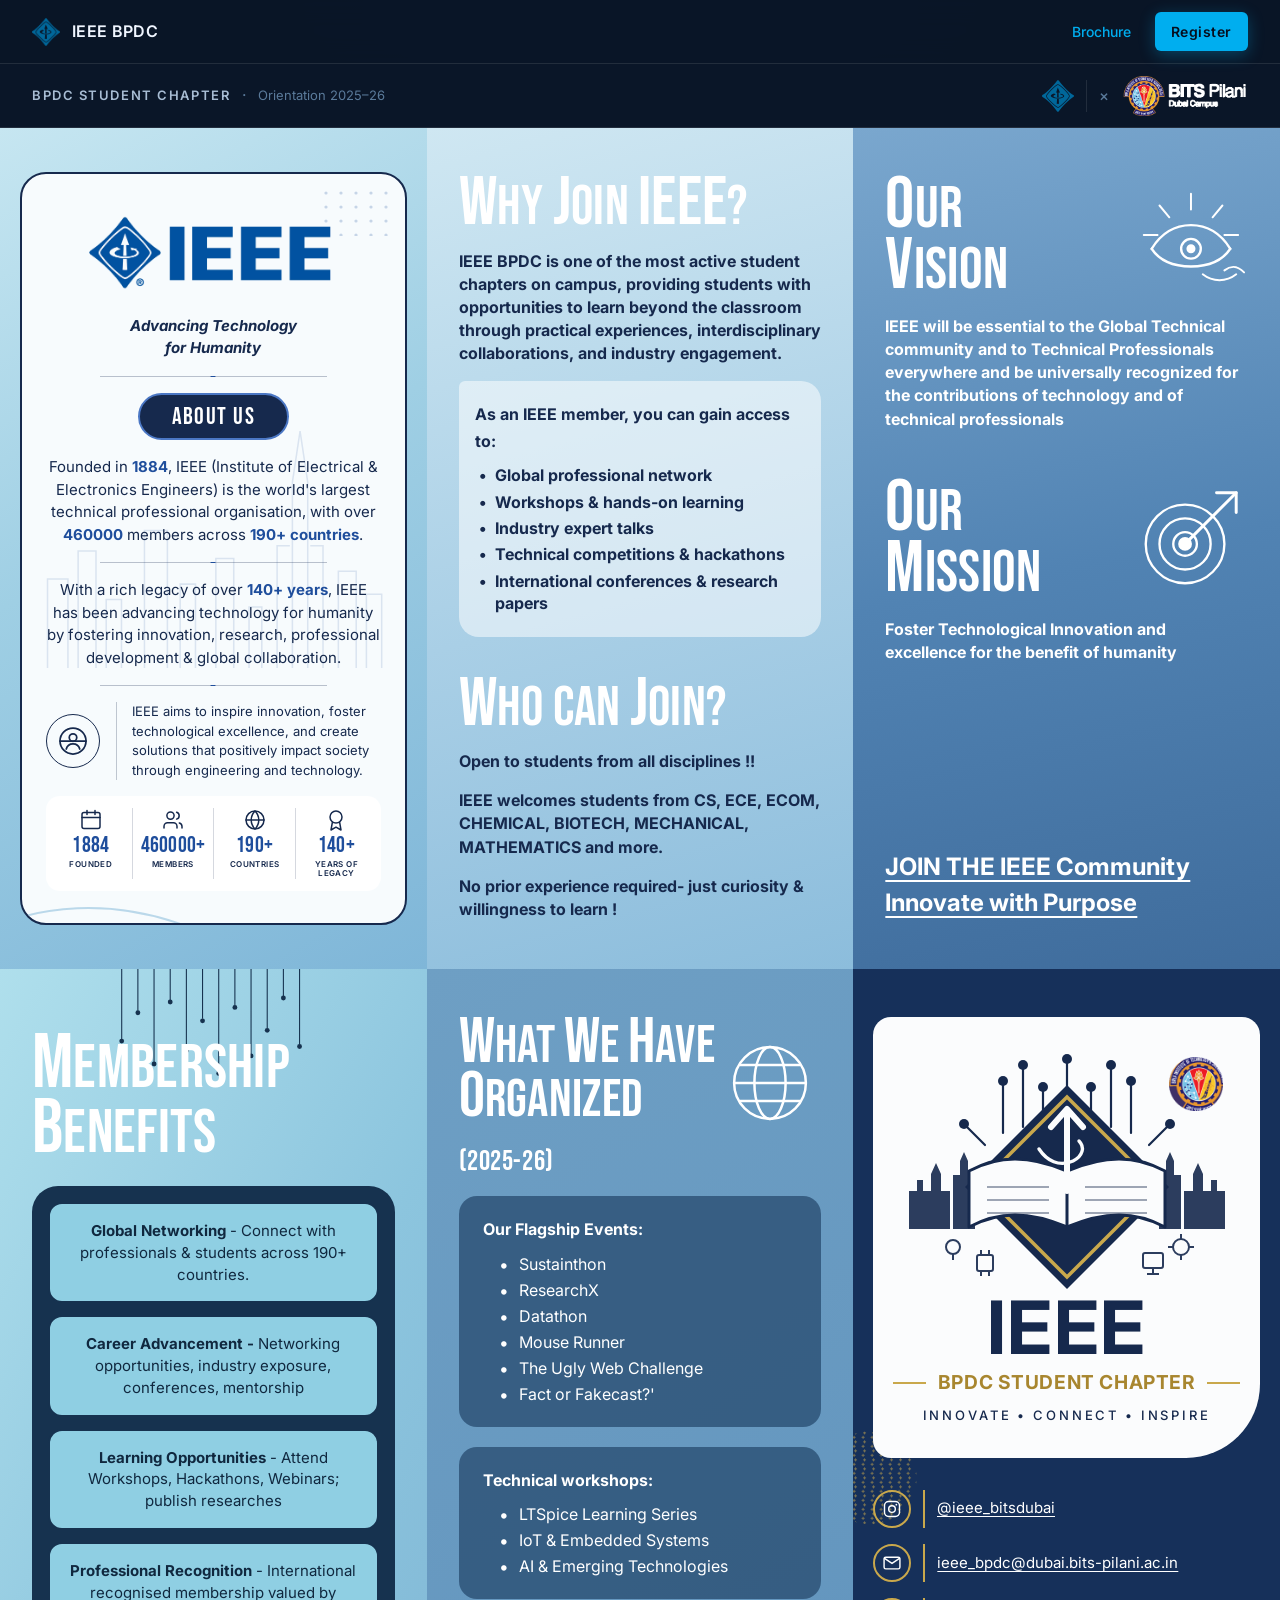
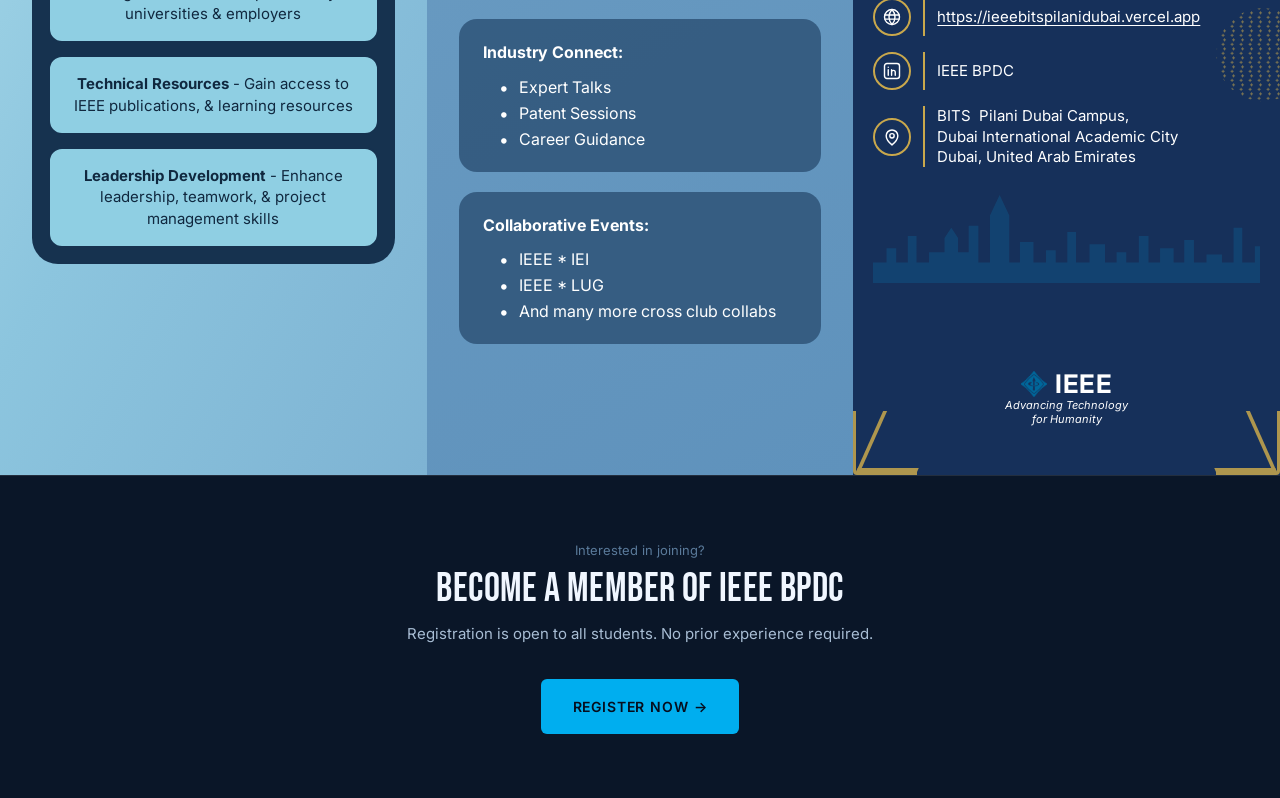
==== commit 239c61a0: "feat: registration form UX improvements & official IEEE logo - Email field: pre-filled @dubai.bits-p" ====
--- a/brochure.html
+++ b/brochure.html
@@ -25,10 +25,7 @@
   <!-- ============ Desktop top nav ============ -->
   <header class="nav-top" aria-label="Site navigation">
     <a href="brochure.html" class="nav-logo">
-      <svg viewBox="0 0 24 24" fill="none" stroke="currentColor" stroke-width="1.5" stroke-linecap="round" stroke-linejoin="round" aria-hidden="true">
-        <path d="M12 1.5 22.5 12 12 22.5 1.5 12z"/><circle cx="12" cy="12" r="4.6"/>
-        <path d="M7.4 12h9.2M12 7.4c1.5 1.3 2.3 2.9 2.3 4.6S13.5 15.3 12 16.6c-1.5-1.3-2.3-2.9-2.3-4.6S10.5 8.7 12 7.4z"/>
-      </svg>
+      <img src="assets/brand/ieee-icon.png" alt="IEEE" class="nav-logo-img" width="512" height="512">
       <span>IEEE BPDC</span>
     </a>
     <nav class="nav-links">
@@ -373,10 +370,7 @@
 
       <div class="bottom-strip">
         <div class="ieee-lockup">
-          <svg viewBox="0 0 24 24" fill="none" stroke="currentColor" stroke-width="1.5" stroke-linecap="round" stroke-linejoin="round" role="img" aria-label="IEEE logo">
-            <path d="M12 1.5 22.5 12 12 22.5 1.5 12z"/><circle cx="12" cy="12" r="4.6"/>
-            <path d="M7.4 12h9.2M12 7.4c1.5 1.3 2.3 2.9 2.3 4.6S13.5 15.3 12 16.6c-1.5-1.3-2.3-2.9-2.3-4.6S10.5 8.7 12 7.4z"/>
-          </svg>
+          <img src="assets/brand/ieee-icon.png" alt="IEEE logo" class="ieee-lockup-icon" width="512" height="512">
           <span class="ieee-wordmark">IEEE</span>
         </div>
         <span class="ieee-tagline">Advancing Technology<br>for Humanity</span>
--- a/css/base.css
+++ b/css/base.css
@@ -97,6 +97,7 @@
   letter-spacing: 0.02em;
 }
 .nav-logo svg { width: 28px; height: 28px; color: var(--color-cyan-400); }
+.nav-logo-img { width: 28px; height: 28px; object-fit: contain; }
 .nav-links { display: flex; align-items: center; gap: var(--space-2); }
 .nav-link {
   font-size: var(--type-label-lg);
--- a/css/components.css
+++ b/css/components.css
@@ -122,6 +122,91 @@
 }
 /* BITS ID reads as a technical value — mono per the design system */
 #bits-id { font-family: var(--font-mono); letter-spacing: 0.04em; }
+
+/* ── 6b. Email input group ──────────────────────────────── */
+.email-input-group {
+  display: flex;
+  align-items: stretch;
+  border: 1px solid var(--color-border);
+  border-radius: var(--radius-sm);
+  overflow: hidden;
+  transition: border-color 0.18s ease;
+}
+.email-input-group:focus-within {
+  border-color: var(--color-cyan-400);
+}
+.email-input-group input[type="text"] {
+  flex: 1;
+  min-width: 0;
+  border: none;
+  border-radius: 0;
+  background: var(--color-surface-input);
+}
+.email-input-group input[type="text"]:focus {
+  border: none;
+  background: var(--color-surface-input-focus);
+}
+.email-domain-suffix {
+  display: flex;
+  align-items: center;
+  padding: 0 var(--space-3);
+  background: var(--color-navy-800);
+  color: var(--color-text-muted);
+  font-family: var(--font-mono);
+  font-size: var(--type-body-sm);
+  white-space: nowrap;
+  user-select: all;
+  border-left: 1px solid var(--color-border);
+  letter-spacing: 0.01em;
+}
+
+/* ── 6c. Phone input group ──────────────────────────────── */
+.phone-input-group {
+  display: flex;
+  align-items: stretch;
+  border: 1px solid var(--color-border);
+  border-radius: var(--radius-sm);
+  overflow: hidden;
+  transition: border-color 0.18s ease;
+}
+.phone-input-group:focus-within {
+  border-color: var(--color-cyan-400);
+}
+.country-code-select {
+  appearance: none;
+  -webkit-appearance: none;
+  border: none;
+  border-right: 1px solid var(--color-border);
+  border-radius: 0;
+  background: var(--color-navy-800);
+  color: var(--color-text-primary);
+  font-family: var(--font-body);
+  font-size: var(--type-body-sm);
+  font-weight: 500;
+  padding: 0 var(--space-5) 0 var(--space-3);
+  min-height: 48px;
+  cursor: pointer;
+  background-image: url("data:image/svg+xml,%3Csvg xmlns='http://www.w3.org/2000/svg' width='10' height='6' fill='none'%3E%3Cpath d='M1 1l4 4 4-4' stroke='%2394A3B8' stroke-width='1.5' stroke-linecap='round' stroke-linejoin='round'/%3E%3C/svg%3E");
+  background-repeat: no-repeat;
+  background-position: right 8px center;
+  flex-shrink: 0;
+  transition: background-color 0.18s ease;
+}
+.country-code-select:focus {
+  outline: none;
+  background-color: var(--color-surface-input-focus);
+}
+.phone-input-group input[type="tel"] {
+  flex: 1;
+  min-width: 0;
+  border: none;
+  border-radius: 0;
+  background: var(--color-surface-input);
+}
+.phone-input-group input[type="tel"]:focus {
+  border: none;
+  background: var(--color-surface-input-focus);
+}
 
 /* ── 7. Card base ───────────────────────────────────────── */
 .card {
@@ -785,7 +870,8 @@
   text-align: center;
 }
 .bottom-strip .ieee-lockup { display: flex; align-items: center; gap: var(--space-2); }
-.bottom-strip .ieee-lockup svg { width: 26px; height: 26px; color: var(--color-white); }
+.bottom-strip .ieee-lockup svg,
+.bottom-strip .ieee-lockup .ieee-lockup-icon { width: 26px; height: 26px; object-fit: contain; }
 .bottom-strip .ieee-wordmark {
   font-family: var(--font-body);
   font-weight: 700;
@@ -846,7 +932,7 @@
 .register-main { padding-bottom: var(--space-16); }
 .register-header { text-align: center; padding: var(--space-12) var(--space-6) var(--space-8); }
 .register-header > * { margin-inline: auto; }
-.register-header .ieee-mark { width: 32px; height: auto; color: var(--color-cyan-400); margin-bottom: var(--space-4); }
+.register-header .ieee-mark { width: 32px; height: 32px; object-fit: contain; margin-bottom: var(--space-4); }
 .register-header h1 {
   font-size: var(--type-display-lg);
   color: var(--color-text-primary);
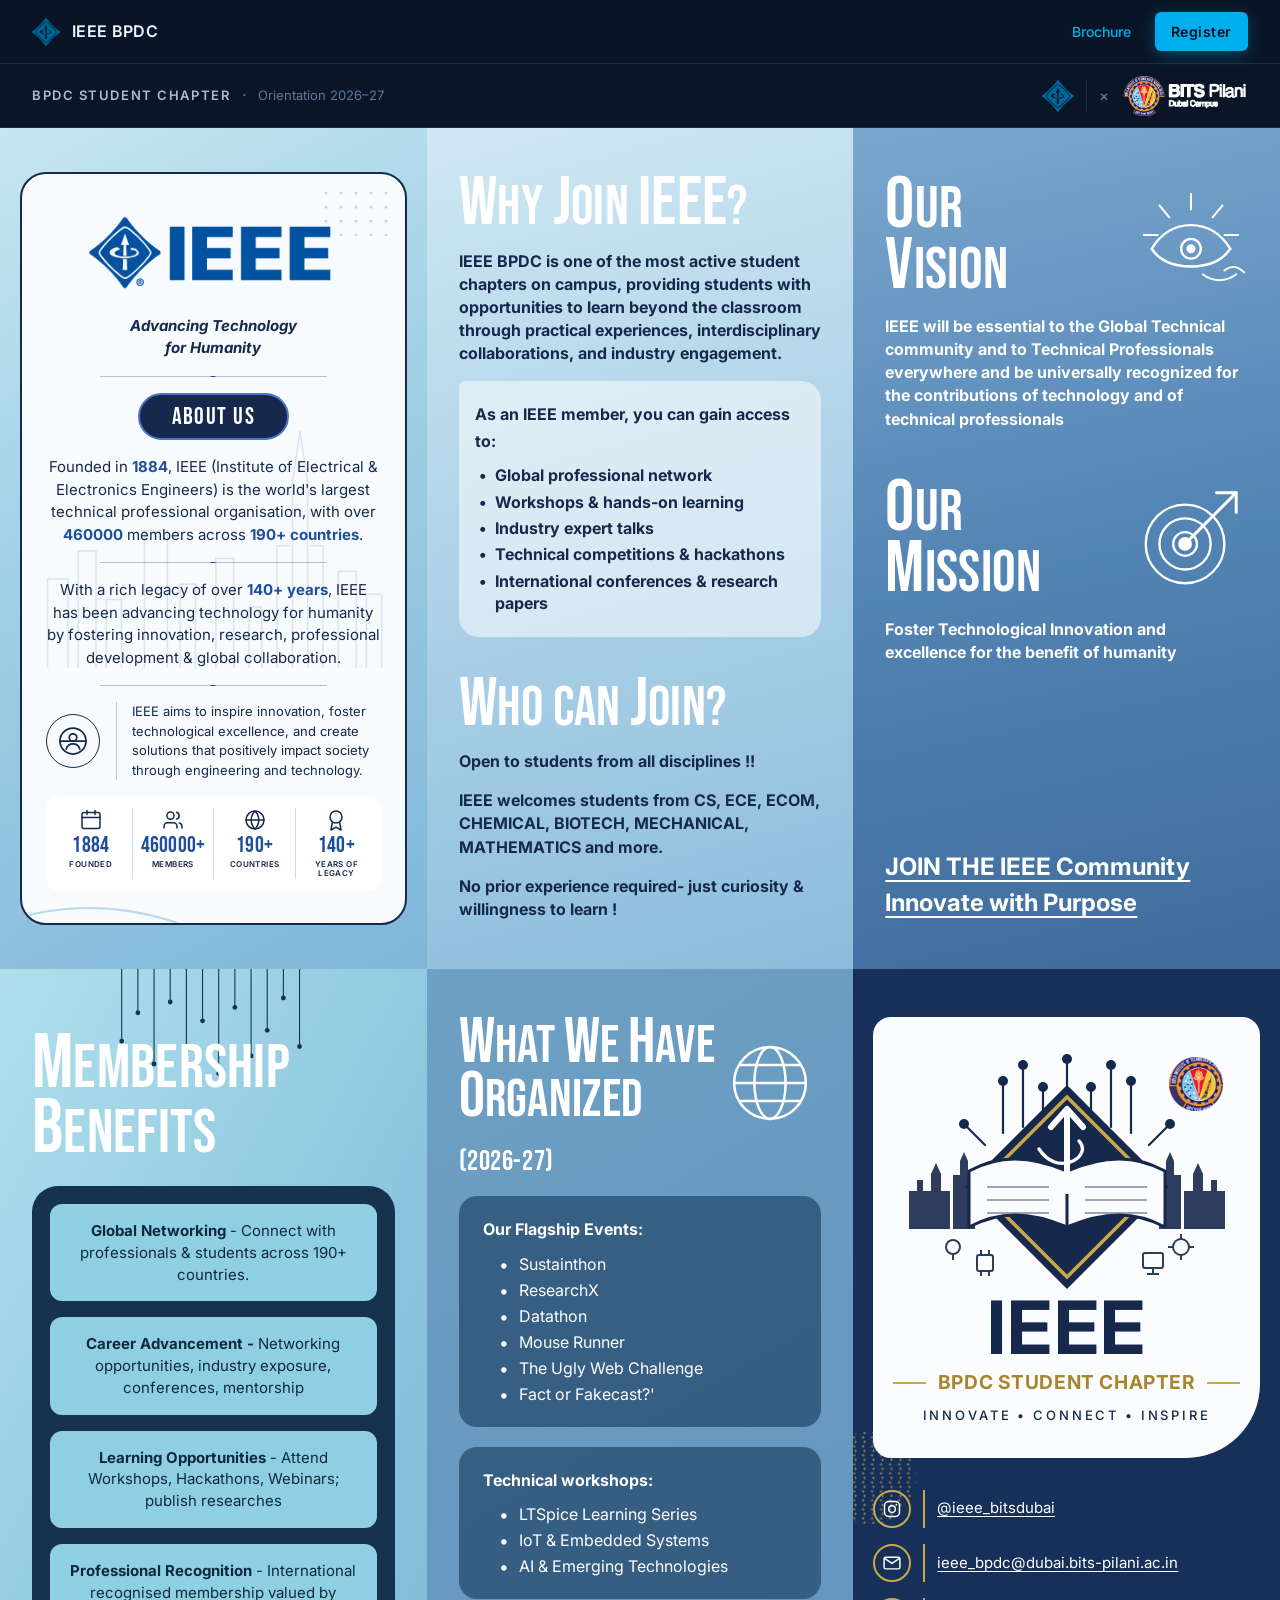
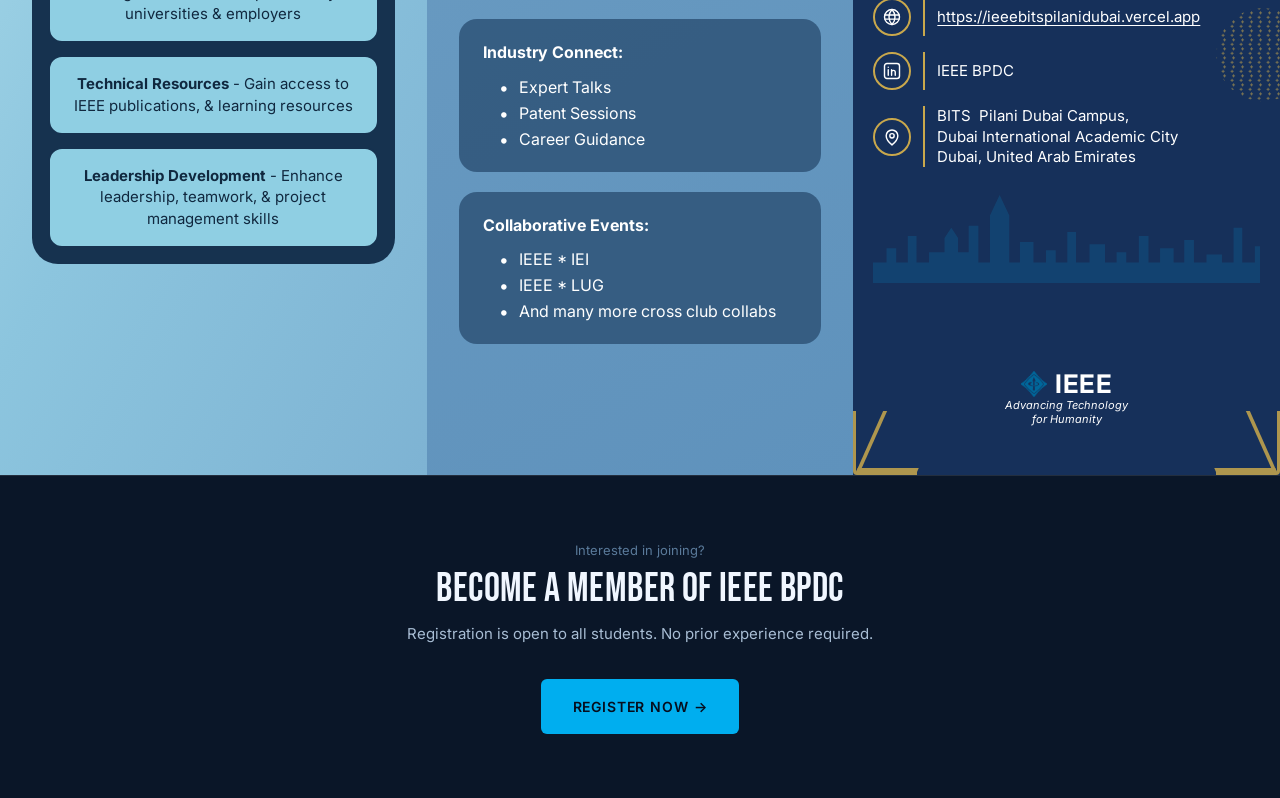
==== commit c42c2537: "Update orientation year to 2026-27" ====
--- a/brochure.html
+++ b/brochure.html
@@ -39,7 +39,7 @@
     <div class="brochure-hero-left">
       <span class="brochure-hero-name">BPDC Student Chapter</span>
       <span class="brochure-hero-sep" aria-hidden="true">&middot;</span>
-      <span class="brochure-hero-meta">Orientation 2025&ndash;26</span>
+      <span class="brochure-hero-meta">Orientation 2026&ndash;27</span>
     </div>
       <div class="cobrand">
         <img class="cobrand-ieee" src="assets/brand/ieee-icon.png" alt="IEEE" width="512" height="512">
@@ -230,7 +230,7 @@
           <path d="M4 50h92M11.5 27h77M11.5 73h77"/>
         </svg>
       </div>
-      <span class="b2-year">(2025-26)</span>
+      <span class="b2-year">(2026-27)</span>
 
       <div class="event-grid">
         <div class="event-card">
--- a/css/components.css
+++ b/css/components.css
@@ -77,6 +77,11 @@
   font-weight: 500;
   font-size: var(--type-body-sm);
   color: var(--color-text-secondary);
+}
+.label-note {
+  font-weight: 400;
+  color: var(--color-text-muted);
+  font-size: var(--type-body-xs);
 }
 .required-star { color: var(--color-cyan-400); }
 .form-hint {
